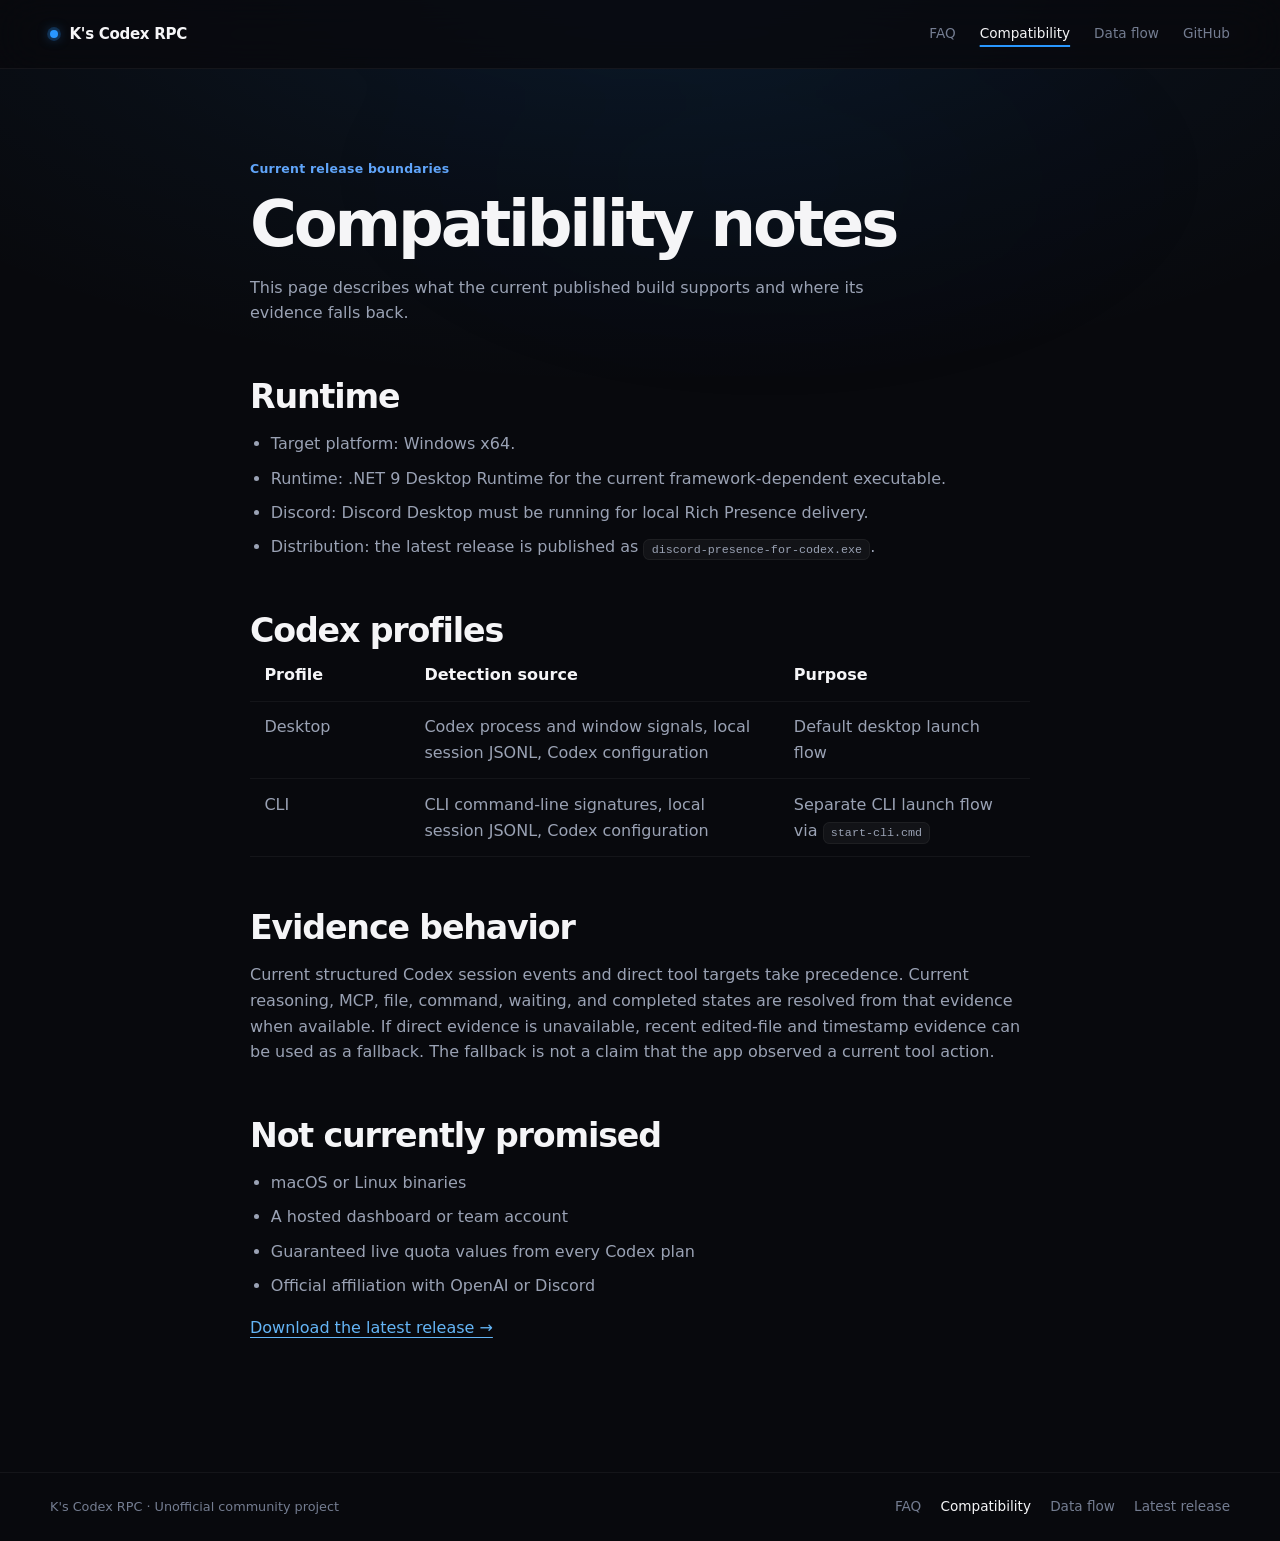
==== docs/compatibility.html @ 0167040e "Align docs site typography and prose layout Left-align subpage leads with their headings, keep subpa" ====
<!doctype html>
<html lang="en">
<head>
  <meta charset="utf-8">
  <meta name="viewport" content="width=device-width, initial-scale=1">
  <title>Compatibility | Codex Discord Rich Presence</title>
  <meta name="description" content="Current platform, profile, runtime, and evidence boundaries for Codex Discord Rich Presence.">
  <link rel="canonical" href="https://k153636.github.io/codex-discord-presence/compatibility.html">
  <link rel="icon" type="image/png" href="https://raw.githubusercontent.com/k153636/codex-discord-presence/main/Assets/RpcArt/rpc_codex.png">
  <link rel="stylesheet" href="styles.css">
</head>
<body>
  <header class="site-header">
    <div class="shell nav-row">
      <a class="brand" href="./"><span class="brand-mark" aria-hidden="true"></span><span>K's Codex RPC</span></a>
      <nav aria-label="Primary navigation">
        <a href="faq.html">FAQ</a>
        <a href="compatibility.html" aria-current="page">Compatibility</a>
        <a href="privacy.html">Data flow</a>
        <a href="https://github.com/k153636/codex-discord-presence">GitHub</a>
      </nav>
    </div>
  </header>

  <main class="shell section prose">
    <p class="eyebrow">Current release boundaries</p>
    <h1>Compatibility notes</h1>
    <p class="lead">This page describes what the current published build supports and where its evidence falls back.</p>

    <h2>Runtime</h2>
    <ul>
      <li>Target platform: Windows x64.</li>
      <li>Runtime: .NET 9 Desktop Runtime for the current framework-dependent executable.</li>
      <li>Discord: Discord Desktop must be running for local Rich Presence delivery.</li>
      <li>Distribution: the latest release is published as <code>discord-presence-for-codex.exe</code>.</li>
    </ul>

    <h2>Codex profiles</h2>
    <table>
      <thead>
        <tr><th>Profile</th><th>Detection source</th><th>Purpose</th></tr>
      </thead>
      <tbody>
        <tr><td data-label="Profile">Desktop</td><td data-label="Detection source">Codex process and window signals, local session JSONL, Codex configuration</td><td data-label="Purpose">Default desktop launch flow</td></tr>
        <tr><td data-label="Profile">CLI</td><td data-label="Detection source">CLI command-line signatures, local session JSONL, Codex configuration</td><td data-label="Purpose">Separate CLI launch flow via <code>start-cli.cmd</code></td></tr>
      </tbody>
    </table>

    <h2>Evidence behavior</h2>
    <p>Current structured Codex session events and direct tool targets take precedence. Current reasoning, MCP, file, command, waiting, and completed states are resolved from that evidence when available. If direct evidence is unavailable, recent edited-file and timestamp evidence can be used as a fallback. The fallback is not a claim that the app observed a current tool action.</p>

    <h2>Not currently promised</h2>
    <ul>
      <li>macOS or Linux binaries</li>
      <li>A hosted dashboard or team account</li>
      <li>Guaranteed live quota values from every Codex plan</li>
      <li>Official affiliation with OpenAI or Discord</li>
    </ul>

    <p><a href="https://github.com/k153636/codex-discord-presence/releases/latest">Download the latest release →</a></p>
  </main>

  <footer class="site-footer" data-motion="site-footer">
    <div class="shell footer-row">
      <span>K's Codex RPC · Unofficial community project</span>
      <nav class="footer-links" aria-label="Footer navigation">
        <a href="faq.html">FAQ</a>
        <a href="compatibility.html" aria-current="page">Compatibility</a>
        <a href="privacy.html">Data flow</a>
        <a href="https://github.com/k153636/codex-discord-presence/releases/latest">Latest release</a>
      </nav>
    </div>
  </footer>
  <script src="motion.js"></script>
</body>
</html>
---- docs/styles.css ----
:root {
  color-scheme: dark;
  --background: #08090d;
  --surface: #0f121a;
  --surface-strong: #161b26;
  --surface-elevated: #1e2536;
  --border: rgba(255, 255, 255, 0.09);
  --border-subtle: rgba(255, 255, 255, 0.05);
  --border-focus: rgba(41, 151, 255, 0.6);
  --text: #f5f5f7;
  --text-secondary: #9aa2b4;
  --muted: #747d91;
  --accent: #2997ff;
  --accent-strong: #64b5f6;
  --link-hover: #bfdbfe;
  --accent-ink: #051329;
  --eyebrow-accent: #60a5fa;
  --button-primary: #0071e3;
  --button-primary-hover: #0077ed;
  --button-primary-ink: #ffffff;
  --discord-card-bg: #18181a;
  --discord-card-text: #b5bac1;
  --discord-card-title: #f2f3f5;
  --discord-elapsed: #7ec191;
  --radius-sm: 0.4rem;
  --radius-card: 11px;
  --radius-pill: 980px;
  --font-text: -apple-system, BlinkMacSystemFont, "SF Pro Text", "Segoe UI Variable Text", "Segoe UI", ui-sans-serif, system-ui, sans-serif;
  --font-display: -apple-system, BlinkMacSystemFont, "SF Pro Display", "Segoe UI Variable Display", "Segoe UI", ui-sans-serif, system-ui, sans-serif;
  --max-width: 1180px;
  --motion-duration: 900ms;
  --motion-duration-short: 260ms;
  --motion-surface-duration: 640ms;
  --motion-ease: cubic-bezier(0.2, 0.8, 0.2, 1);
  --motion-ambient-ease: cubic-bezier(0.37, 0, 0.63, 1);
  --motion-reveal-duration: 1120ms;
  --motion-reveal-ease: cubic-bezier(0.2, 0.8, 0.2, 1);
  --motion-preview-entry-duration: 1800ms;
  --motion-float-duration: 15s;
  --motion-stage-duration: 17s;
  --motion-pulse-duration: 7.2s;
}

* {
  box-sizing: border-box;
}

html {
  scroll-behavior: smooth;
}

body {
  position: relative;
  isolation: isolate;
  margin: 0;
  background-color: var(--background);
  background-image:
    radial-gradient(1200px 560px at 50% -60px, rgba(41, 151, 255, 0.12) 0%, rgba(41, 151, 255, 0.035) 50%, transparent 80%);
  background-repeat: no-repeat;
  color: var(--text);
  font-family: var(--font-text);
  line-height: 1.6;
  -webkit-font-smoothing: antialiased;
  text-rendering: optimizeLegibility;
}

body::before {
  position: fixed;
  inset: -18vh -12vw;
  z-index: -1;
  background:
    radial-gradient(ellipse 72% 42% at 50% -8%, rgba(41, 151, 255, 0.08) 0%, transparent 72%),
    radial-gradient(ellipse 42% 28% at 58% 28%, rgba(0, 113, 227, 0.035) 0%, transparent 76%);
  content: "";
  filter: blur(18px);
  opacity: 0.72;
  pointer-events: none;
  transform: translate3d(0, 0, 0) scale(1.02);
}

::selection {
  background: var(--accent);
  color: var(--accent-ink);
}

a {
  color: var(--accent-strong);
  text-underline-offset: 0.25em;
  transition: color var(--motion-duration-short) var(--motion-ease), opacity var(--motion-duration-short) var(--motion-ease);
}

a:hover {
  color: var(--link-hover);
}

code {
  padding: 0.18rem 0.45rem;
  border: 1px solid var(--border-subtle);
  border-radius: var(--radius-sm);
  background: rgba(255, 255, 255, 0.045);
  font-size: 0.9em;
}

.shell {
  width: min(calc(100% - 3rem), var(--max-width));
  margin: 0 auto;
}

.site-header {
  position: sticky;
  top: 0;
  z-index: 10;
  border-bottom: 1px solid var(--border-subtle);
  background: rgba(8, 9, 13, 0.76);
  backdrop-filter: blur(24px);
  -webkit-backdrop-filter: blur(24px);
  transition: background-color var(--motion-surface-duration) var(--motion-ease), border-color var(--motion-surface-duration) var(--motion-ease), box-shadow var(--motion-surface-duration) var(--motion-ease);
}

.site-header.is-scrolled {
  border-bottom-color: var(--border);
  background: rgba(8, 9, 13, 0.94);
  box-shadow: 0 4px 24px rgba(0, 0, 0, 0.45);
}

.nav-row,
.footer-row {
  display: flex;
  align-items: center;
  justify-content: space-between;
  gap: 1rem;
  min-height: 4.25rem;
}

.brand {
  display: inline-flex;
  align-items: center;
  gap: 0.7rem;
  color: var(--text);
  font-size: 0.94rem;
  font-weight: 600;
  letter-spacing: -0.02em;
  text-decoration: none;
}

.brand-mark {
  display: inline-block;
  width: 0.52rem;
  height: 0.52rem;
  border-radius: 50%;
  background: var(--accent);
  box-shadow: 0 0 0 0.18rem rgba(41, 151, 255, 0.22), 0 0 12px rgba(41, 151, 255, 0.6);
  animation: signal-pulse var(--motion-pulse-duration) var(--motion-ambient-ease) infinite;
}

nav {
  display: flex;
  flex-wrap: wrap;
  gap: 1.5rem;
  font-size: 0.85rem;
  font-weight: 480;
}

nav a {
  color: var(--muted);
  text-decoration: none;
  transition: color var(--motion-duration-short) var(--motion-ease);
}

nav a:hover,
nav a[aria-current="page"] {
  color: var(--text);
}

.nav-row nav a[aria-current="page"] {
  text-decoration: underline;
  text-decoration-color: var(--accent);
  text-decoration-thickness: 2px;
  text-underline-offset: 0.55em;
}

.hero {
  padding: clamp(2.75rem, 5vw, 4rem) 0 2.25rem;
}

.hero-grid {
  display: grid;
  grid-template-columns: minmax(0, 1fr);
  justify-items: center;
  gap: clamp(2rem, 3.2vw, 3rem);
}

.hero-copy {
  width: min(100%, 740px);
  max-width: none;
  text-align: center;
}

.eyebrow {
  margin: 0 0 0.85rem;
  color: var(--eyebrow-accent);
  font-size: 0.78rem;
  font-weight: 600;
  letter-spacing: 0.02em;
}

h1,
h2,
h3 {
  margin: 0;
  font-family: var(--font-display);
  letter-spacing: -0.038em;
  text-wrap: balance;
}

p,
li {
  text-wrap: pretty;
}

h1 {
  max-width: 720px;
  margin-inline: auto;
  font-size: clamp(2.55rem, 5vw, 3.8rem);
  font-weight: 650;
  line-height: 1.03;
  letter-spacing: -0.05em;
  color: var(--text);
}

h2 {
  font-size: clamp(1.9rem, 3.8vw, 3rem);
  font-weight: 650;
  line-height: 1.12;
  color: var(--text);
}

h3 {
  font-size: 1.22rem;
  font-weight: 600;
}

.lead {
  max-width: 550px;
  margin: 1.15rem auto 0;
  color: var(--text-secondary);
  font-size: clamp(1rem, 1.2vw, 1.1rem);
  line-height: 1.55;
}

.actions {
  display: flex;
  flex-wrap: wrap;
  align-items: center;
  justify-content: center;
  gap: 0.9rem;
  margin-top: 1.45rem;
}

.button {
  display: inline-flex;
  align-items: center;
  justify-content: center;
  min-height: 2.7rem;
  padding: 0.62rem 1.45rem;
  border-radius: var(--radius-pill);
  font-size: 0.9rem;
  font-weight: 550;
  letter-spacing: -0.01em;
  text-decoration: none;
  transition: transform var(--motion-duration-short) var(--motion-ease), background var(--motion-duration-short) var(--motion-ease), border-color var(--motion-duration-short) var(--motion-ease), box-shadow var(--motion-duration-short) var(--motion-ease), opacity var(--motion-duration-short) var(--motion-ease);
}

.button:hover {
  transform: translateY(-1.5px);
}

.button:active {
  transform: translateY(0.5px) scale(0.985);
}

.button.primary {
  border: 1px solid rgba(255, 255, 255, 0.22);
  background: var(--button-primary);
  color: var(--button-primary-ink);
  box-shadow: 0 1px 2px rgba(0, 0, 0, 0.5), 0 4px 12px -2px rgba(0, 0, 0, 0.36), inset 0 1px 0 rgba(255, 255, 255, 0.3);
}

.button.primary:hover {
  background: var(--button-primary-hover);
  box-shadow: 0 2px 6px rgba(0, 0, 0, 0.45), 0 8px 16px -4px rgba(0, 0, 0, 0.35), inset 0 1px 0 rgba(255, 255, 255, 0.4);
}

.button.secondary {
  border: 1px solid rgba(255, 255, 255, 0.11);
  background: rgba(255, 255, 255, 0.045);
  color: var(--text);
  backdrop-filter: blur(16px);
  -webkit-backdrop-filter: blur(16px);
  box-shadow: 0 1px 3px rgba(0, 0, 0, 0.25), inset 0 1px 0 rgba(255, 255, 255, 0.09);
}

.button.secondary:hover {
  border-color: rgba(255, 255, 255, 0.22);
  background: rgba(255, 255, 255, 0.08);
  box-shadow: 0 3px 8px rgba(0, 0, 0, 0.3), inset 0 1px 0 rgba(255, 255, 255, 0.14);
}

.button:focus-visible,
a:focus-visible {
  outline: 2px solid var(--accent-strong);
  outline-offset: 2px;
}

.presence-figure {
  width: 100%;
  min-width: 0;
  margin: 0;
  padding: 0.25rem 0.5rem 0.75rem;
  border: 1px solid transparent;
  background: transparent;
}

.rpc-preview-frame {
  --rpc-preview-card-width: 360px;
  --rpc-preview-card-half: 180px;
  --rpc-preview-side-half: 158.4px;
  width: min(100%, 1160px);
  min-width: 360px;
  margin-inline: auto;
}

.rpc-preview-shell {
  --rpc-light-proximity: 0;
  position: relative;
  display: grid;
  justify-items: center;
  gap: 0;
  margin-bottom: 0;
}

.rpc-preview-shell::before {
  content: "";
  position: absolute;
  top: 50%;
  left: 50%;
  width: min(680px, 96vw);
  max-width: 100%;
  height: 320px;
  transform: translate(-50%, -50%);
  background: radial-gradient(ellipse 65% 58% at 50% 50%, rgba(41, 151, 255, 0.32) 0%, rgba(37, 99, 235, 0.20) 45%, rgba(18, 55, 150, 0.08) 70%, transparent 92%);
  filter: blur(48px);
  opacity: 0.95;
  pointer-events: none;
  z-index: 0;
}

.rpc-preview-shell::after {
  content: "";
  position: absolute;
  top: 50%;
  left: 50%;
  width: min(440px, 90vw);
  height: 190px;
  border-radius: 24px;
  background: radial-gradient(ellipse at center, rgba(64, 168, 255, 0.42) 0%, rgba(37, 99, 235, 0.22) 55%, transparent 80%);
  filter: blur(calc(26px - (var(--rpc-light-proximity) * 8px)));
  opacity: calc(0.78 + (var(--rpc-light-proximity) * 0.22));
  transform: translate(-50%, -50%) scale(calc(0.98 + (var(--rpc-light-proximity) * 0.06)));
  box-shadow: 0 0 calc(28px + (var(--rpc-light-proximity) * 52px)) rgba(64, 168, 255, calc(0.03 + (var(--rpc-light-proximity) * 0.17)));
  pointer-events: none;
  z-index: 0;
}

.rpc-preview-carousel {
  --rpc-preview-nav-center-shift: 0px;
  position: relative;
  width: 100%;
  min-width: 360px;
  touch-action: pan-y;
  z-index: 1;
}

.rpc-preview-viewport {
  position: relative;
  width: 100%;
  min-width: 360px;
  height: 148px;
  overflow: hidden;
  border-radius: 14px;
  -webkit-mask-image: linear-gradient(to right, transparent 0%, black 8%, black 92%, transparent 100%);
  mask-image: linear-gradient(to right, transparent 0%, black 8%, black 92%, transparent 100%);
}

.rpc-preview-track {
  --rpc-preview-side-scale: 0.88;
  --rpc-preview-active-scale: 1;
  --rpc-preview-far-scale: 0.78;
  --rpc-preview-rear-overlap: clamp(18px, 2.2vw, 26px);
  --rpc-preview-side-distance: calc(var(--rpc-preview-card-half) + var(--rpc-preview-side-half) - var(--rpc-preview-rear-overlap));
  --rpc-preview-far-distance: calc(var(--rpc-preview-side-distance) + var(--rpc-preview-card-width));
  --rpc-preview-slide-duration: 760ms;
  --rpc-preview-slide-ease: var(--motion-ease);
  position: relative;
  width: 100%;
  height: 148px;
}

.rpc-preview-card {
  position: absolute;
  top: 0;
  left: 50%;
  width: var(--rpc-preview-card-width);
  min-width: var(--rpc-preview-card-width);
  max-width: var(--rpc-preview-card-width);
  height: 148px;
  min-height: 148px;
  max-height: 148px;
  overflow: hidden;
  padding: 10px 10px 3px;
  border: 1px solid rgba(255, 255, 255, 0.09);
  border-radius: var(--radius-card);
  background: var(--discord-card-bg);
  box-shadow: 0 16px 36px rgba(0, 0, 0, 0.45);
  color: var(--discord-card-text);
  font-family: "gg sans", "Segoe UI Variable Text", "Segoe UI", ui-sans-serif, system-ui, sans-serif;
  backface-visibility: hidden;
  pointer-events: none;
  z-index: 3;
  opacity: 1;
  filter: none;
  transform-origin: center bottom;
  transition: transform var(--rpc-preview-slide-duration) var(--rpc-preview-slide-ease), filter var(--rpc-preview-slide-duration) var(--rpc-preview-slide-ease), opacity var(--rpc-preview-slide-duration) var(--rpc-preview-slide-ease), box-shadow var(--rpc-preview-slide-duration) var(--rpc-preview-slide-ease);
  will-change: transform, filter, opacity;
}

.rpc-preview-shell--initializing .rpc-preview-card {
  transition: none;
}

.rpc-preview-card--far-previous,
.rpc-preview-card--far-next {
  z-index: 0;
  opacity: 0;
  filter: blur(4px) saturate(0.72);
}

.rpc-preview-card--far-previous {
  transform: translateX(calc(-50% - var(--rpc-preview-far-distance))) scale(var(--rpc-preview-far-scale));
}

.rpc-preview-card--previous,
.rpc-preview-card--next {
  z-index: 1;
  opacity: 0.28;
  filter: blur(1.8px) saturate(0.82) brightness(0.88);
}

.rpc-preview-card--previous {
  transform: translateX(calc(-50% - var(--rpc-preview-side-distance))) scale(var(--rpc-preview-side-scale));
}

.rpc-preview-card--next {
  transform: translateX(calc(-50% + var(--rpc-preview-side-distance))) scale(var(--rpc-preview-side-scale));
}

.rpc-preview-card--active {
  z-index: 3;
  opacity: 1;
  filter: none;
  border-color: rgba(90, 175, 255, 0.28);
  box-shadow:
    0 24px 48px -12px rgba(0, 0, 0, 0.85),
    0 8px 20px -4px rgba(0, 0, 0, 0.5),
    0 0 20px -2px rgba(41, 151, 255, 0.24),
    inset 0 1px 0 rgba(255, 255, 255, 0.24);
  transform: translateX(-50%) scale(var(--rpc-preview-active-scale));
}

.rpc-preview-card--far-next {
  transform: translateX(calc(-50% + var(--rpc-preview-far-distance))) scale(var(--rpc-preview-far-scale));
}

.rpc-preview-nav {
  position: absolute;
  z-index: 4;
  top: calc(50% + var(--rpc-preview-nav-center-shift));
  display: grid;
  place-items: center;
  width: 2.35rem;
  height: 2.35rem;
  padding: 0;
  border: 1px solid rgba(255, 255, 255, 0.13);
  border-radius: 50%;
  background: rgba(20, 24, 34, 0.7);
  backdrop-filter: blur(20px);
  -webkit-backdrop-filter: blur(20px);
  box-shadow: 0 4px 14px rgba(0, 0, 0, 0.4), inset 0 1px 0 rgba(255, 255, 255, 0.12);
  color: var(--text);
  cursor: pointer;
  transform: translateY(-50%);
  transition: border-color var(--motion-duration-short) var(--motion-ease), background var(--motion-duration-short) var(--motion-ease), color var(--motion-duration-short) var(--motion-ease), transform var(--motion-duration-short) var(--motion-ease), box-shadow var(--motion-duration-short) var(--motion-ease);
}

.rpc-preview-nav--previous {
  left: calc(50% - 14.5rem);
}

.rpc-preview-nav--next {
  right: calc(50% - 14.5rem);
}

.rpc-preview-nav:hover {
  border-color: rgba(96, 165, 250, 0.45);
  background: rgba(28, 35, 48, 0.9);
  color: var(--accent-strong);
  box-shadow: 0 6px 20px rgba(0, 0, 0, 0.5), 0 0 20px rgba(41, 151, 255, 0.22);
  transform: translateY(-50%) scale(1.06);
}

.rpc-preview-nav:active {
  transform: translateY(-50%) scale(0.96);
}

.rpc-preview-nav:disabled:hover {
  transform: translateY(-50%);
}

.rpc-preview-nav:focus-visible {
  outline: 2px solid var(--accent-strong);
  outline-offset: 2px;
}

.rpc-preview-nav:disabled {
  cursor: wait;
  opacity: 0.4;
}

.rpc-preview-nav svg {
  width: 0.95rem;
  height: 0.95rem;
  fill: none;
  stroke: currentColor;
  stroke-linecap: round;
  stroke-linejoin: round;
  stroke-width: 2.2;
}

.rpc-preview-slide-status {
  position: absolute;
  width: 1px;
  height: 1px;
  padding: 0;
  overflow: hidden;
  clip: rect(0, 0, 0, 0);
  white-space: nowrap;
  border: 0;
}

.rpc-preview-header {
  display: flex;
  align-items: center;
  justify-content: space-between;
  height: 22px;
  font-size: 16px;
  font-weight: 700;
  line-height: 22px;
  color: var(--discord-card-title);
}

.rpc-preview-content {
  display: flex;
  align-items: flex-start;
  height: 90px;
  margin-top: 10px;
}

.rpc-preview-art {
  position: relative;
  flex: 0 0 81px;
  width: 81px;
  height: 81px;
  aspect-ratio: 1;
}

.rpc-preview-large {
  display: block;
  width: 100%;
  height: 100%;
  border-radius: var(--radius-card);
  object-fit: cover;
}

.rpc-preview-small {
  position: absolute;
  right: -4px;
  bottom: -4px;
  display: block;
  width: 32px;
  height: 32px;
  border: 3px solid var(--discord-card-bg);
  border-radius: 50%;
  object-fit: cover;
}

.rpc-preview-copy {
  display: grid;
  grid-template-rows: 24px 21px 21px 21px;
  align-content: start;
  min-width: 0;
  height: 90px;
  margin-left: 10px;
  padding-top: 0;
  overflow: hidden;
  font-size: 13px;
  line-height: 21px;
}

.rpc-preview-copy strong,
.rpc-preview-copy > span {
  display: block;
  overflow: hidden;
  white-space: nowrap;
  text-overflow: ellipsis;
}

.rpc-preview-copy > span.rpc-preview-card-state--wrapped {
  height: 26px;
  max-height: 26px;
  line-height: 13px;
  white-space: pre-line;
  text-overflow: clip;
}

.rpc-preview-copy strong {
  font-size: 18px;
  font-weight: 700;
  line-height: 24px;
  color: var(--discord-card-title);
}

.rpc-preview-elapsed {
  display: flex !important;
  align-items: center;
  gap: 0.4rem;
  color: var(--discord-elapsed);
  line-height: 21px;
  height: 21px;
}

.rpc-preview-elapsed img {
  flex: 0 0 auto;
  width: 18px;
  height: 18px;
  display: block;
}

.section {
  padding: clamp(4rem, 7vw, 6.5rem) 0;
}

.origin {
  display: grid;
  grid-template-columns: max-content minmax(0, 1fr);
  align-items: start;
  gap: clamp(2.5rem, 5vw, 4.5rem);
  padding: clamp(2.75rem, 4.5vw, 4rem) 0;
  border-bottom: 1px solid var(--border-subtle);
}

.origin-copy {
  max-width: 720px;
  min-width: 0;
}

.origin-copy h2 {
  max-width: 700px;
  font-size: clamp(2rem, 3.4vw, 2.8rem);
}

.origin-copy p {
  max-width: 680px;
  margin: 1.1rem 0 0;
  color: var(--text-secondary);
  font-size: clamp(1rem, 1.25vw, 1.08rem);
  line-height: 1.68;
}

.origin .eyebrow {
  font-size: 0.78rem;
  font-weight: 600;
  letter-spacing: 0.02em;
}

.install-line {
  display: grid;
  grid-template-columns: minmax(220px, 0.9fr) minmax(300px, 1.1fr) auto;
  align-items: end;
  gap: 2rem;
  padding: 2.75rem 0;
}

.install-intro .eyebrow {
  margin-bottom: 0.65rem;
}

.install-intro h2 {
  font-size: clamp(1.6rem, 3vw, 2.4rem);
  letter-spacing: -0.04em;
}

.install-requirements {
  display: flex;
  flex-wrap: wrap;
  gap: 0.6rem 1rem;
  align-items: center;
  margin: 0;
  color: var(--text-secondary);
  font-size: 0.84rem;
}

.install-requirements span + span::before {
  margin-right: 1rem;
  color: var(--border-subtle);
  content: "·";
}

.prose {
  max-width: 780px;
}

.prose h1 {
  max-width: 780px;
  font-size: clamp(2.8rem, 5vw, 4.5rem);
}

.prose h2 {
  margin-top: 3.25rem;
  font-size: clamp(1.5rem, 2.6vw, 2.2rem);
  letter-spacing: -0.035em;
}

.prose p,
.prose li {
  color: var(--text-secondary);
}

.prose {
  padding-bottom: clamp(3rem, 5vw, 4.5rem);
}

.prose > .lead {
  max-width: 620px;
  margin: 1.15rem 0 2.5rem;
}

.prose .eyebrow {
  color: var(--eyebrow-accent);
}

.prose ul {
  padding-left: 1.3rem;
}

.prose li + li {
  margin-top: 0.55rem;
}

table {
  display: block;
  width: 100%;
  overflow-x: auto;
  border-collapse: collapse;
  color: var(--text-secondary);
}

th,
td {
  min-width: 10rem;
  padding: 0.8rem 0.9rem;
  border-bottom: 1px solid var(--border-subtle);
  text-align: left;
  vertical-align: top;
}

th {
  color: var(--text);
  font-weight: 600;
}

table td::before {
  display: none;
}

.site-footer {
  margin-top: 3.25rem;
  border-top: 1px solid var(--border-subtle);
  color: var(--muted);
  font-size: 0.8rem;
}

.footer-links {
  justify-content: flex-end;
  gap: 1.2rem;
}

html.motion-enhanced [data-motion],
html.motion-enhanced .prose > * {
  opacity: 0;
  transform: translate3d(0, 1.25rem, 0);
  transition: opacity var(--motion-duration) var(--motion-ease) var(--motion-delay, 0ms), transform var(--motion-duration) var(--motion-ease) var(--motion-delay, 0ms);
  will-change: opacity, transform;
}

html.motion-enhanced [data-motion="hero-copy"] {
  transform: translate3d(0, 0.75rem, 0);
}

html.motion-enhanced [data-motion="presence-figure"] {
  transform: translate3d(0, 1rem, 0);
}

html.motion-enhanced [data-motion="origin-label"] {
  transform: translate3d(-0.75rem, 0, 0);
}

html.motion-enhanced [data-motion].is-visible,
html.motion-enhanced .prose > *.is-visible {
  opacity: 1;
  transform: translate3d(0, 0, 0);
  will-change: auto;
}

@keyframes hero-reveal {
  from {
    opacity: 0;
    transform: translateY(0.8rem);
  }

  to {
    opacity: 1;
    transform: translateY(0);
  }
}

@keyframes presence-float {
  0%,
  100% {
    transform: translate3d(0, 0, 0);
  }

  24% {
    transform: translate3d(0, -1px, 0);
  }

  52% {
    transform: translate3d(0, -3px, 0);
  }

  78% {
    transform: translate3d(0, -1.25px, 0);
  }
}

@keyframes stage-glow {
  0%,
  100% {
    opacity: 0.78;
    transform: translate(-50%, -50%) scale(0.98);
  }

  50% {
    opacity: 1;
    transform: translate(-50%, -50%) scale(1.02);
  }
}

@keyframes stage-glow-reactive {
  0%,
  100% {
    opacity: calc(0.78 + (var(--rpc-light-proximity) * 0.22));
    transform: translate(-50%, -50%) scale(calc(0.98 + (var(--rpc-light-proximity) * 0.06)));
  }

  50% {
    opacity: calc(0.88 + (var(--rpc-light-proximity) * 0.12));
    transform: translate(-50%, -50%) scale(calc(1 + (var(--rpc-light-proximity) * 0.06)));
  }
}

@keyframes signal-pulse {
  0%,
  100% {
    box-shadow: 0 0 0 0.16rem rgba(41, 151, 255, 0.22), 0 0 8px rgba(41, 151, 255, 0.45);
    transform: scale(1);
  }

  50% {
    box-shadow: 0 0 0 0.28rem rgba(41, 151, 255, 0.05), 0 0 12px rgba(41, 151, 255, 0.62);
    transform: scale(1.04);
  }
}

@keyframes ambient-drift {
  0%,
  100% {
    opacity: 0.62;
    transform: translate3d(-1.5%, -0.75%, 0) scale(1.02);
  }

  50% {
    opacity: 0.82;
    transform: translate3d(1.5%, 1.25%, 0) scale(1.06);
  }
}

html:not(.motion-enhanced) .hero-copy {
  animation: hero-reveal var(--motion-reveal-duration) var(--motion-reveal-ease) both;
}

html.motion-enhanced [data-motion="hero-copy"],
html.motion-enhanced [data-motion="presence-figure"] {
  transition-duration: var(--motion-reveal-duration);
  transition-timing-function: var(--motion-reveal-ease);
}

html.motion-enhanced [data-motion="presence-figure"] {
  transition-duration: var(--motion-preview-entry-duration);
}

.rpc-preview-shell {
  animation: presence-float var(--motion-float-duration) var(--motion-ambient-ease) 1.2s infinite;
  will-change: transform;
}

.rpc-preview-shell::before {
  animation: stage-glow var(--motion-stage-duration) var(--motion-ambient-ease) 1.2s infinite;
  will-change: opacity, transform;
}

.rpc-preview-shell::after {
  animation: stage-glow-reactive var(--motion-stage-duration) var(--motion-ambient-ease) 1.2s infinite;
  will-change: opacity, transform, filter, box-shadow;
}

body::before {
  animation: ambient-drift 28s var(--motion-ambient-ease) infinite;
  will-change: opacity, transform;
}

@media (max-width: 900px) {
  h1 {
    font-size: clamp(2.2rem, 6vw, 3.2rem);
  }

  .install-line {
    grid-template-columns: 1fr auto;
  }

  .install-requirements {
    grid-column: 1 / -1;
    grid-row: 2;
  }
}

@media (max-width: 760px) {
  .shell {
    width: min(calc(100% - 2.5rem), var(--max-width));
  }

  .nav-row,
  .footer-row {
    align-items: stretch;
    flex-direction: column;
    gap: 0.6rem;
    padding: 0.85rem 0 1rem;
  }

  .nav-row nav {
    width: 100%;
    justify-content: flex-start;
    gap: 0.35rem 0.55rem;
    font-size: 0.82rem;
  }

  .nav-row nav a {
    display: inline-flex;
    align-items: center;
    justify-content: center;
    min-width: 0;
    min-height: 2.75rem;
    padding: 0.35rem 0.25rem;
    flex: 1 1 auto;
    white-space: nowrap;
  }

  .footer-row {
    gap: 0.9rem;
  }

  .footer-links {
    width: 100%;
    justify-content: flex-start;
    gap: 0.35rem 0.8rem;
  }

  .footer-links a {
    display: inline-flex;
    align-items: center;
    min-height: 2.75rem;
  }

  .hero {
    padding: clamp(2.875rem, 7vw, 3.5rem) 0 2.75rem;
  }

  .hero-grid {
    gap: clamp(2.75rem, 8vw, 3.5rem);
  }

  .origin {
    grid-template-columns: 1fr;
    gap: 0;
  }

  .install-line {
    grid-template-columns: 1fr;
    align-items: start;
    gap: 1.75rem;
  }

  .install-requirements {
    grid-column: auto;
    grid-row: auto;
  }

  .install-line .button {
    width: max-content;
  }

  .presence-figure {
    padding: 0.75rem 0 1.25rem;
    overflow-x: visible;
  }

  .rpc-preview-frame {
    --rpc-preview-card-width: clamp(300px, calc(var(--rpc-preview-viewport-width, 100vw) - 4rem), 360px);
    --rpc-preview-card-half: clamp(105px, calc(35vw - 22.4px), 126px);
    --rpc-preview-side-half: clamp(92.4px, calc(30.8vw - 19.712px), 110.88px);
    width: 100%;
    min-width: var(--rpc-preview-card-width);
    max-width: none;
    margin-inline: auto;
  }

  .rpc-preview-carousel,
  .rpc-preview-viewport {
    min-width: 0;
  }

  .rpc-preview-carousel {
    --rpc-preview-nav-center-shift: 22.2px;
  }

  .rpc-preview-track {
    --rpc-preview-side-scale: 0.616;
    --rpc-preview-active-scale: 0.7;
    --rpc-preview-far-scale: 0.546;
  }

  .rpc-preview-nav {
    width: 2.75rem;
    height: 2.75rem;
    border-color: transparent;
    background: transparent;
    box-shadow: none;
    backdrop-filter: none;
    -webkit-backdrop-filter: none;
    color: #e7f2ff;
  }

  .rpc-preview-nav::before {
    position: absolute;
    top: 50%;
    left: 50%;
    width: clamp(2rem, 9vw, 2.5rem);
    height: clamp(2rem, 9vw, 2.5rem);
    border: 1px solid rgba(126, 193, 255, 0.26);
    border-radius: 50%;
    background: rgba(14, 24, 38, 0.9);
    box-shadow:
      0 8px 20px rgba(0, 0, 0, 0.42),
      0 0 0 1px rgba(41, 151, 255, 0.06),
      inset 0 1px 0 rgba(255, 255, 255, 0.14);
    content: "";
    pointer-events: none;
    transform: translate(-50%, -50%);
    transition: border-color var(--motion-duration-short) var(--motion-ease), background var(--motion-duration-short) var(--motion-ease), box-shadow var(--motion-duration-short) var(--motion-ease);
    backdrop-filter: blur(20px);
    -webkit-backdrop-filter: blur(20px);
  }

  .rpc-preview-nav svg {
    position: relative;
    z-index: 1;
    width: 1rem;
    height: 1rem;
    stroke-width: 2.35;
  }

  .rpc-preview-nav:hover {
    border-color: transparent;
    background: transparent;
    box-shadow: none;
  }

  .rpc-preview-nav:not(:disabled):hover {
    color: #bfe3ff;
  }

  .rpc-preview-nav:not(:disabled):hover::before {
    border-color: rgba(96, 165, 250, 0.62);
    background: rgba(24, 43, 66, 0.96);
    box-shadow:
      0 10px 24px rgba(0, 0, 0, 0.46),
      0 0 22px rgba(41, 151, 255, 0.26),
      inset 0 1px 0 rgba(255, 255, 255, 0.18);
  }

  .rpc-preview-nav--previous {
    left: calc(50% - 13.5rem);
  }

  .rpc-preview-nav--next {
    right: calc(50% - 13.5rem);
  }

  .section {
    padding: clamp(4.5rem, 12vw, 6rem) 0;
  }

  .prose h2 {
    margin-top: clamp(2.75rem, 8vw, 3.5rem);
  }

  .prose > .lead {
    margin-bottom: clamp(2.25rem, 7vw, 3rem);
  }

  table {
    overflow: visible;
  }

  table thead {
    position: absolute;
    width: 1px;
    height: 1px;
    margin: -1px;
    overflow: hidden;
    clip: rect(0 0 0 0);
    clip-path: inset(50%);
    white-space: nowrap;
  }

  table tbody,
  table tr {
    display: block;
  }

  table tr {
    padding: 0.95rem 0;
    border-bottom: 1px solid var(--border-subtle);
  }

  table td {
    display: grid;
    grid-template-columns: minmax(7rem, 31%) minmax(0, 1fr);
    gap: 1rem;
    min-width: 0;
    padding: 0.45rem 0;
    border-bottom: 0;
    overflow-wrap: anywhere;
  }

  table td::before {
    display: block;
    color: var(--muted);
    font-size: 0.78rem;
    font-weight: 600;
    letter-spacing: 0.01em;
  }

  table td[data-label]::before {
    content: attr(data-label);
  }
}

@media (max-width: 480px) {
  .actions {
    align-items: stretch;
    flex-direction: column;
    width: min(100%, 12.5rem);
    margin-inline: auto;
    gap: 0.75rem;
  }

  .actions .button {
    width: 100%;
  }

  .rpc-preview-frame {
    --rpc-preview-card-width: min(360px, calc(var(--rpc-preview-viewport-width, 100vw) - 2rem));
    --rpc-preview-card-half: calc(var(--rpc-preview-card-width) * 0.35);
    --rpc-preview-side-half: calc(var(--rpc-preview-card-width) * 0.308);
    width: min(100%, var(--rpc-preview-card-width));
    min-width: 0;
    max-width: 100%;
  }

  .rpc-preview-carousel,
  .rpc-preview-viewport {
    width: 100%;
    min-width: 0;
  }

  .rpc-preview-carousel {
    --rpc-preview-nav-center-shift: 22.2px;
    display: block;
  }

  .rpc-preview-nav {
    position: absolute;
    transform: translateY(-50%);
  }

  .rpc-preview-nav--previous {
    left: 0;
  }

  .rpc-preview-nav--next {
    right: 0;
  }

  .rpc-preview-frame {
    margin-inline: auto;
  }

  .presence-figure {
    scrollbar-width: none;
  }

  .presence-figure::-webkit-scrollbar {
    display: none;
  }

  .rpc-preview-shell::before {
    width: 100%;
    max-width: var(--rpc-preview-card-width);
  }

  .rpc-preview-viewport {
    -webkit-mask-image: linear-gradient(to right, transparent 0%, black 3%, black 97%, transparent 100%);
    mask-image: linear-gradient(to right, transparent 0%, black 3%, black 97%, transparent 100%);
  }

  .rpc-preview-nav--previous {
    left: 0;
  }

  .rpc-preview-nav--next {
    right: 0;
  }
}

@media (max-width: 360px) {
  .nav-row {
    gap: 0.4rem;
    padding-block: 0.65rem 0.8rem;
  }

  .nav-row nav {
    display: grid;
    grid-template-columns: repeat(2, minmax(0, 1fr));
    gap: 0.2rem 0.35rem;
    font-size: 0.8rem;
  }

  .nav-row nav a {
    width: 100%;
  }

  .presence-figure {
    width: calc(100% + 2rem);
    margin-left: -1rem;
    justify-self: start;
    overflow-x: visible;
  }

  .rpc-preview-frame {
    margin-inline: auto;
  }

}
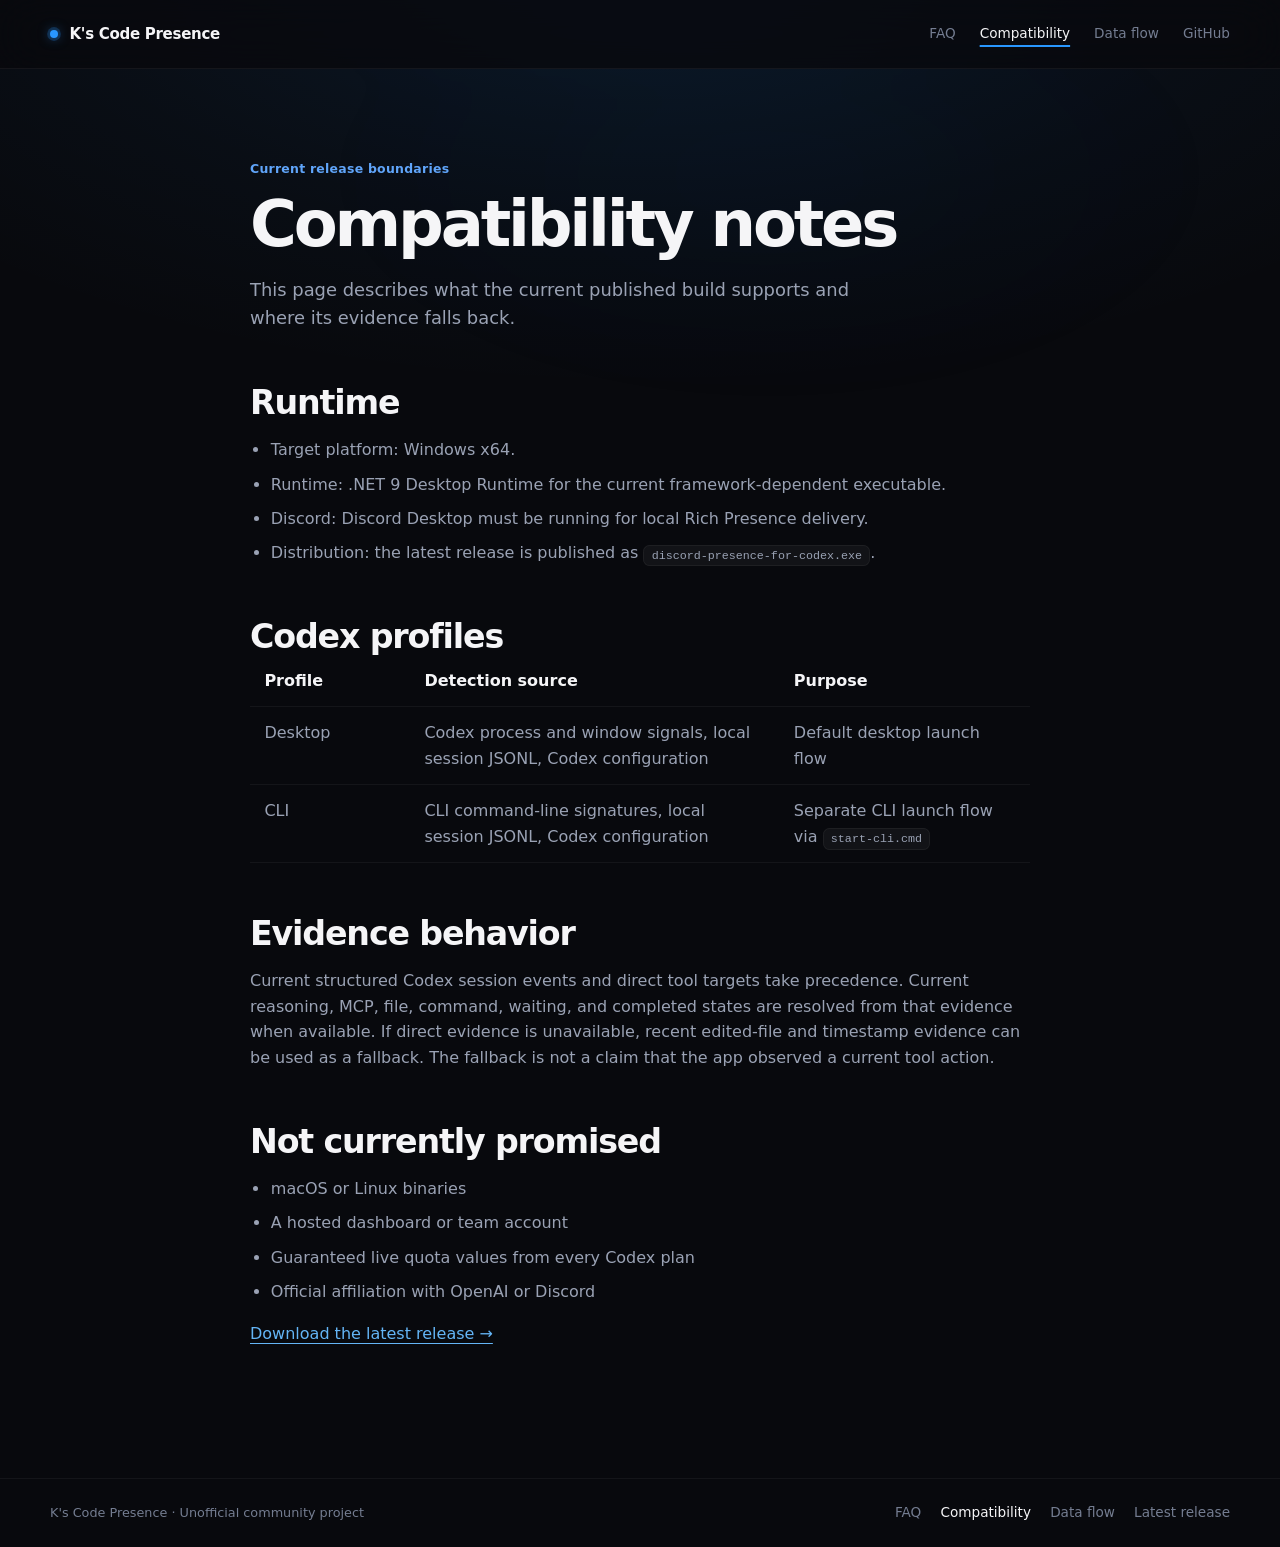
==== commit 571c8b88: "Merge remote-tracking branch 'origin/main' into claude/dreamy-dirac-pg2ghj # Conflicts: #	docs/compa" ====
--- a/docs/compatibility.html
+++ b/docs/compatibility.html
@@ -3,8 +3,8 @@
 <head>
   <meta charset="utf-8">
   <meta name="viewport" content="width=device-width, initial-scale=1">
-  <title>Compatibility | Codex Discord Rich Presence</title>
-  <meta name="description" content="Current platform, profile, runtime, and evidence boundaries for Codex Discord Rich Presence.">
+  <title>K's Code Presence compatibility | Codex Discord Rich Presence</title>
+  <meta name="description" content="Current platform, profile, runtime, and evidence boundaries for K's Code Presence and its Codex Discord Rich Presence integration.">
   <link rel="canonical" href="https://k153636.github.io/codex-discord-presence/compatibility.html">
   <link rel="icon" type="image/png" href="https://raw.githubusercontent.com/k153636/codex-discord-presence/main/Assets/RpcArt/rpc_codex.png">
   <link rel="stylesheet" href="styles.css">
@@ -12,7 +12,7 @@
 <body>
   <header class="site-header">
     <div class="shell nav-row">
-      <a class="brand" href="./"><span class="brand-mark" aria-hidden="true"></span><span>K's Codex RPC</span></a>
+      <a class="brand" href="./"><span class="brand-mark" aria-hidden="true"></span><span>K's Code Presence</span></a>
       <nav aria-label="Primary navigation">
         <a href="faq.html">FAQ</a>
         <a href="compatibility.html" aria-current="page">Compatibility</a>
@@ -62,7 +62,7 @@
 
   <footer class="site-footer" data-motion="site-footer">
     <div class="shell footer-row">
-      <span>K's Codex RPC · Unofficial community project</span>
+      <span>K's Code Presence · Unofficial community project</span>
       <nav class="footer-links" aria-label="Footer navigation">
         <a href="faq.html">FAQ</a>
         <a href="compatibility.html" aria-current="page">Compatibility</a>
--- a/docs/styles.css
+++ b/docs/styles.css
@@ -24,7 +24,10 @@
   --discord-elapsed: #7ec191;
   --radius-sm: 0.4rem;
   --radius-card: 11px;
+  --radius-lg: 28px;
   --radius-pill: 980px;
+  --gradient-accent: linear-gradient(120deg, #9bd2ff 0%, #2997ff 48%, #7c8cff 100%);
+  --grid-line: rgba(255, 255, 255, 0.045);
   --font-text: -apple-system, BlinkMacSystemFont, "SF Pro Text", "Segoe UI Variable Text", "Segoe UI", ui-sans-serif, system-ui, sans-serif;
   --font-display: -apple-system, BlinkMacSystemFont, "SF Pro Display", "Segoe UI Variable Display", "Segoe UI", ui-sans-serif, system-ui, sans-serif;
   --max-width: 1180px;
@@ -95,6 +98,7 @@
 
 code {
   padding: 0.18rem 0.45rem;
+  white-space: nowrap;
   border: 1px solid var(--border-subtle);
   border-radius: var(--radius-sm);
   background: rgba(255, 255, 255, 0.045);
@@ -180,7 +184,67 @@
 }
 
 .hero {
-  padding: clamp(2.75rem, 5vw, 4rem) 0 2.25rem;
+  position: relative;
+  padding: clamp(3.5rem, 7vw, 6rem) 0 clamp(2.5rem, 4vw, 3.5rem);
+}
+
+.hero::before {
+  position: absolute;
+  inset: 0;
+  z-index: -1;
+  background-image:
+    linear-gradient(var(--grid-line) 1px, transparent 1px),
+    linear-gradient(90deg, var(--grid-line) 1px, transparent 1px);
+  background-size: 56px 56px;
+  background-position: center top;
+  content: "";
+  -webkit-mask-image: radial-gradient(ellipse 60% 55% at 50% 30%, black 0%, transparent 75%);
+  mask-image: radial-gradient(ellipse 60% 55% at 50% 30%, black 0%, transparent 75%);
+  pointer-events: none;
+}
+
+.hero-badge {
+  display: inline-flex;
+  align-items: center;
+  gap: 0.55rem;
+  margin: 0 0 0.5rem;
+  padding: 0.35rem 0.9rem 0.35rem 0.75rem;
+  border: 1px solid rgba(96, 165, 250, 0.28);
+  border-radius: var(--radius-pill);
+  background: rgba(41, 151, 255, 0.08);
+  color: #cfe6ff;
+  font-size: 0.8rem;
+  font-weight: 550;
+  letter-spacing: 0.01em;
+  box-shadow: 0 0 24px -6px rgba(41, 151, 255, 0.45), inset 0 1px 0 rgba(255, 255, 255, 0.08);
+}
+
+.hero-badge-note {
+  margin: 0 0 1.5rem;
+  color: var(--muted);
+  font-size: 0.75rem;
+  font-weight: 500;
+  letter-spacing: 0.02em;
+}
+
+.hero-badge-dot {
+  width: 0.45rem;
+  height: 0.45rem;
+  border-radius: 50%;
+  background: #3ba55d;
+  box-shadow: 0 0 0 0.18rem rgba(59, 165, 93, 0.22), 0 0 10px rgba(59, 165, 93, 0.7);
+}
+
+.hero-copy .lead {
+  max-width: 640px;
+}
+
+.text-gradient {
+  background: var(--gradient-accent);
+  -webkit-background-clip: text;
+  background-clip: text;
+  color: transparent;
+  -webkit-text-fill-color: transparent;
 }
 
 .hero-grid {
@@ -191,7 +255,7 @@
 }
 
 .hero-copy {
-  width: min(100%, 740px);
+  width: min(100%, 920px);
   max-width: none;
   text-align: center;
 }
@@ -219,9 +283,9 @@
 }
 
 h1 {
-  max-width: 720px;
+  max-width: 900px;
   margin-inline: auto;
-  font-size: clamp(2.55rem, 5vw, 3.8rem);
+  font-size: clamp(2.55rem, 6.4vw, 5.25rem);
   font-weight: 650;
   line-height: 1.03;
   letter-spacing: -0.05em;
@@ -244,7 +308,7 @@
   max-width: 550px;
   margin: 1.15rem auto 0;
   color: var(--text-secondary);
-  font-size: clamp(1rem, 1.2vw, 1.1rem);
+  font-size: clamp(1rem, 1.4vw, 1.25rem);
   line-height: 1.55;
 }
 
@@ -317,8 +381,6 @@
   min-width: 0;
   margin: 0;
   padding: 0.25rem 0.5rem 0.75rem;
-  border: 1px solid transparent;
-  background: transparent;
 }
 
 .rpc-preview-frame {
@@ -659,13 +721,114 @@
   padding: clamp(4rem, 7vw, 6.5rem) 0;
 }
 
+.features {
+  padding-top: clamp(4rem, 7vw, 6rem);
+}
+
+.section-intro {
+  max-width: 720px;
+  margin: 0 auto clamp(2.5rem, 4vw, 3.5rem);
+  text-align: center;
+}
+
+.section-intro h2 {
+  font-size: clamp(2rem, 4vw, 3rem);
+}
+
+.section-lead {
+  max-width: 600px;
+  margin: 1.1rem auto 0;
+  color: var(--text-secondary);
+  font-size: clamp(1rem, 1.25vw, 1.1rem);
+  line-height: 1.6;
+}
+
+.feature-grid {
+  display: grid;
+  grid-template-columns: repeat(4, minmax(0, 1fr));
+  gap: 1rem;
+}
+
+.feature-card {
+  position: relative;
+  display: flex;
+  flex-direction: column;
+  min-width: 0;
+  padding: 1.25rem 1.25rem 1.5rem;
+  border: 1px solid var(--border);
+  border-radius: 20px;
+  background: linear-gradient(180deg, rgba(255, 255, 255, 0.045) 0%, rgba(255, 255, 255, 0.015) 100%);
+  box-shadow: inset 0 1px 0 rgba(255, 255, 255, 0.06);
+  transition: border-color var(--motion-duration-short) var(--motion-ease), transform var(--motion-duration-short) var(--motion-ease), box-shadow var(--motion-duration-short) var(--motion-ease);
+}
+
+.feature-card:hover {
+  border-color: rgba(96, 165, 250, 0.35);
+  box-shadow: 0 18px 40px -24px rgba(41, 151, 255, 0.55), inset 0 1px 0 rgba(255, 255, 255, 0.08);
+}
+
+.feature-visual {
+  display: flex;
+  align-items: center;
+  gap: 0.75rem;
+  min-width: 0;
+  margin-bottom: 1.25rem;
+  padding: 0.7rem;
+  border: 1px solid rgba(255, 255, 255, 0.07);
+  border-radius: 14px;
+  background: var(--discord-card-bg);
+  font-family: "gg sans", "Segoe UI Variable Text", "Segoe UI", ui-sans-serif, system-ui, sans-serif;
+}
+
+.feature-visual img {
+  flex: 0 0 44px;
+  width: 44px;
+  height: 44px;
+  border-radius: 9px;
+  object-fit: cover;
+}
+
+.feature-visual-copy {
+  display: grid;
+  min-width: 0;
+  line-height: 1.35;
+}
+
+.feature-visual-label {
+  color: var(--discord-card-title);
+  font-size: 0.8rem;
+  font-weight: 700;
+}
+
+.feature-visual-line {
+  color: var(--discord-card-text);
+  font-size: 0.8rem;
+  overflow-wrap: anywhere;
+}
+
+.feature-visual-party {
+  color: var(--muted);
+}
+
+.feature-card h3 {
+  margin-bottom: 0.45rem;
+  font-size: 1.1rem;
+  letter-spacing: -0.02em;
+}
+
+.feature-card p {
+  margin: 0;
+  color: var(--text-secondary);
+  font-size: 0.92rem;
+  line-height: 1.55;
+}
+
 .origin {
   display: grid;
-  grid-template-columns: max-content minmax(0, 1fr);
-  align-items: start;
+  grid-template-columns: minmax(0, 1.1fr) minmax(0, 0.9fr);
+  align-items: center;
   gap: clamp(2.5rem, 5vw, 4.5rem);
   padding: clamp(2.75rem, 4.5vw, 4rem) 0;
-  border-bottom: 1px solid var(--border-subtle);
 }
 
 .origin-copy {
@@ -678,7 +841,7 @@
   font-size: clamp(2rem, 3.4vw, 2.8rem);
 }
 
-.origin-copy p {
+.origin-copy h2 + p {
   max-width: 680px;
   margin: 1.1rem 0 0;
   color: var(--text-secondary);
@@ -686,6 +849,100 @@
   line-height: 1.68;
 }
 
+.origin-compare {
+  display: grid;
+  gap: 0.75rem;
+  padding: clamp(1.25rem, 2.5vw, 1.75rem);
+  border: 1px solid var(--border);
+  border-radius: var(--radius-lg);
+  background:
+    radial-gradient(ellipse 80% 60% at 50% 100%, rgba(41, 151, 255, 0.14) 0%, transparent 70%),
+    linear-gradient(180deg, rgba(255, 255, 255, 0.035) 0%, rgba(255, 255, 255, 0.01) 100%);
+  box-shadow: inset 0 1px 0 rgba(255, 255, 255, 0.06);
+}
+
+.compare-row {
+  display: grid;
+  gap: 0.5rem;
+}
+
+.compare-label {
+  color: var(--muted);
+  font-size: 0.78rem;
+  font-weight: 600;
+  letter-spacing: 0.02em;
+  text-align: center;
+}
+
+.compare-row--live .compare-label {
+  color: var(--eyebrow-accent);
+}
+
+.compare-card {
+  display: flex;
+  align-items: center;
+  gap: 0.85rem;
+  justify-self: center;
+  width: min(100%, 19rem);
+  min-width: 0;
+  text-align: left;
+  padding: 0.8rem;
+  border: 1px solid rgba(255, 255, 255, 0.08);
+  border-radius: 14px;
+  background: var(--discord-card-bg);
+  font-family: "gg sans", "Segoe UI Variable Text", "Segoe UI", ui-sans-serif, system-ui, sans-serif;
+}
+
+.compare-card img {
+  flex: 0 0 52px;
+  width: 52px;
+  height: 52px;
+  border-radius: 10px;
+  object-fit: cover;
+}
+
+.compare-copy {
+  display: grid;
+  min-width: 0;
+  line-height: 1.35;
+}
+
+.compare-copy strong {
+  color: var(--discord-card-title);
+  font-size: 0.95rem;
+}
+
+.compare-copy span {
+  color: var(--discord-card-text);
+  font-size: 0.85rem;
+}
+
+.compare-row--generic .compare-card {
+  opacity: 0.55;
+  filter: saturate(0.2);
+}
+
+.compare-row--live .compare-card {
+  border-color: rgba(90, 175, 255, 0.4);
+  box-shadow: 0 0 0 1px rgba(41, 151, 255, 0.12), 0 12px 32px -12px rgba(41, 151, 255, 0.55);
+}
+
+.compare-arrow {
+  display: grid;
+  place-items: center;
+  color: var(--accent);
+}
+
+.compare-arrow svg {
+  width: 1.25rem;
+  height: 1.25rem;
+  fill: none;
+  stroke: currentColor;
+  stroke-linecap: round;
+  stroke-linejoin: round;
+  stroke-width: 2;
+}
+
 .origin .eyebrow {
   font-size: 0.78rem;
   font-weight: 600;
@@ -693,11 +950,25 @@
 }
 
 .install-line {
-  display: grid;
-  grid-template-columns: minmax(220px, 0.9fr) minmax(300px, 1.1fr) auto;
-  align-items: end;
-  gap: 2rem;
-  padding: 2.75rem 0;
+  display: flex;
+  flex-direction: column;
+  align-items: center;
+  gap: 1.5rem;
+  margin-block: clamp(2rem, 4vw, 3rem) clamp(1rem, 3vw, 2rem);
+  padding: clamp(2.75rem, 6vw, 4.5rem) clamp(1.25rem, 4vw, 3rem);
+  border: 1px solid rgba(96, 165, 250, 0.24);
+  border-radius: var(--radius-lg);
+  background:
+    radial-gradient(ellipse 70% 90% at 50% 0%, rgba(41, 151, 255, 0.24) 0%, rgba(41, 151, 255, 0.06) 45%, transparent 75%),
+    linear-gradient(180deg, rgba(255, 255, 255, 0.04) 0%, rgba(255, 255, 255, 0.01) 100%);
+  box-shadow: 0 40px 90px -45px rgba(41, 151, 255, 0.5), inset 0 1px 0 rgba(255, 255, 255, 0.09);
+  text-align: center;
+}
+
+.install-line .button {
+  min-height: 3.1rem;
+  padding: 0.75rem 2rem;
+  font-size: 1rem;
 }
 
 .install-intro .eyebrow {
@@ -705,24 +976,30 @@
 }
 
 .install-intro h2 {
-  font-size: clamp(1.6rem, 3vw, 2.4rem);
+  font-size: clamp(2rem, 4.5vw, 3.25rem);
   letter-spacing: -0.04em;
 }
 
 .install-requirements {
   display: flex;
   flex-wrap: wrap;
-  gap: 0.6rem 1rem;
+  justify-content: center;
+  gap: 0.5rem;
   align-items: center;
   margin: 0;
   color: var(--text-secondary);
   font-size: 0.84rem;
 }
 
-.install-requirements span + span::before {
-  margin-right: 1rem;
-  color: var(--border-subtle);
-  content: "·";
+.install-requirements span {
+  display: inline-flex;
+  align-items: center;
+  min-height: 2rem;
+  padding: 0.25rem 0.85rem;
+  border: 1px solid var(--border);
+  border-radius: var(--radius-pill);
+  background: rgba(255, 255, 255, 0.035);
+  white-space: nowrap;
 }
 
 .prose {
@@ -756,6 +1033,22 @@
 
 .prose .eyebrow {
   color: var(--eyebrow-accent);
+}
+
+.faq h2 {
+  margin-top: 2rem;
+  padding-top: 2rem;
+  border-top: 1px solid var(--border-subtle);
+  font-size: clamp(1.2rem, 1.9vw, 1.45rem);
+  letter-spacing: -0.02em;
+}
+
+.faq > .lead + h2 {
+  margin-top: 0;
+}
+
+.faq h2 + p {
+  margin-top: 0.6rem;
 }
 
 .prose ul {
@@ -820,10 +1113,6 @@
   transform: translate3d(0, 1rem, 0);
 }
 
-html.motion-enhanced [data-motion="origin-label"] {
-  transform: translate3d(-0.75rem, 0, 0);
-}
-
 html.motion-enhanced [data-motion].is-visible,
 html.motion-enhanced .prose > *.is-visible {
   opacity: 1;
@@ -948,22 +1237,40 @@
   will-change: opacity, transform;
 }
 
+@media (max-width: 1080px) {
+  .feature-grid {
+    grid-template-columns: repeat(2, minmax(0, 1fr));
+  }
+}
+
 @media (max-width: 900px) {
   h1 {
     font-size: clamp(2.2rem, 6vw, 3.2rem);
   }
 
-  .install-line {
-    grid-template-columns: 1fr auto;
-  }
-
-  .install-requirements {
-    grid-column: 1 / -1;
-    grid-row: 2;
+  .origin {
+    grid-template-columns: minmax(0, 1fr);
+    justify-items: center;
+    gap: 2.25rem;
+    text-align: center;
+  }
+
+  .origin-copy h2,
+  .origin-copy h2 + p {
+    margin-inline: auto;
+  }
+
+  .origin-compare {
+    width: 100%;
+    max-width: 560px;
   }
 }
 
 @media (max-width: 760px) {
+  .feature-grid {
+    grid-template-columns: minmax(0, 1fr);
+  }
+
   .shell {
     width: min(calc(100% - 2.5rem), var(--max-width));
   }
@@ -1020,22 +1327,7 @@
 
   .origin {
     grid-template-columns: 1fr;
-    gap: 0;
-  }
-
-  .install-line {
-    grid-template-columns: 1fr;
-    align-items: start;
-    gap: 1.75rem;
-  }
-
-  .install-requirements {
-    grid-column: auto;
-    grid-row: auto;
-  }
-
-  .install-line .button {
-    width: max-content;
+    gap: 2.25rem;
   }
 
   .presence-figure {
@@ -1045,8 +1337,8 @@
 
   .rpc-preview-frame {
     --rpc-preview-card-width: clamp(300px, calc(var(--rpc-preview-viewport-width, 100vw) - 4rem), 360px);
-    --rpc-preview-card-half: clamp(105px, calc(35vw - 22.4px), 126px);
-    --rpc-preview-side-half: clamp(92.4px, calc(30.8vw - 19.712px), 110.88px);
+    --rpc-preview-card-half: calc(var(--rpc-preview-card-width) * 0.43);
+    --rpc-preview-side-half: calc(var(--rpc-preview-card-width) * 0.37);
     width: 100%;
     min-width: var(--rpc-preview-card-width);
     max-width: none;
@@ -1059,13 +1351,13 @@
   }
 
   .rpc-preview-carousel {
-    --rpc-preview-nav-center-shift: 22.2px;
+    --rpc-preview-nav-center-shift: 10.4px;
   }
 
   .rpc-preview-track {
-    --rpc-preview-side-scale: 0.616;
-    --rpc-preview-active-scale: 0.7;
-    --rpc-preview-far-scale: 0.546;
+    --rpc-preview-side-scale: 0.74;
+    --rpc-preview-active-scale: 0.86;
+    --rpc-preview-far-scale: 0.66;
   }
 
   .rpc-preview-nav {
@@ -1199,19 +1491,20 @@
   .actions {
     align-items: stretch;
     flex-direction: column;
-    width: min(100%, 12.5rem);
+    width: min(100%, 16rem);
     margin-inline: auto;
     gap: 0.75rem;
   }
 
   .actions .button {
     width: 100%;
+    white-space: nowrap;
   }
 
   .rpc-preview-frame {
-    --rpc-preview-card-width: min(360px, calc(var(--rpc-preview-viewport-width, 100vw) - 2rem));
-    --rpc-preview-card-half: calc(var(--rpc-preview-card-width) * 0.35);
-    --rpc-preview-side-half: calc(var(--rpc-preview-card-width) * 0.308);
+    --rpc-preview-card-width: min(360px, calc(var(--rpc-preview-viewport-width, 100vw) - 2.5rem));
+    --rpc-preview-card-half: calc(var(--rpc-preview-card-width) * 0.5);
+    --rpc-preview-side-half: calc(var(--rpc-preview-card-width) * 0.4);
     width: min(100%, var(--rpc-preview-card-width));
     min-width: 0;
     max-width: 100%;
@@ -1224,21 +1517,31 @@
   }
 
   .rpc-preview-carousel {
-    --rpc-preview-nav-center-shift: 22.2px;
     display: block;
-  }
-
-  .rpc-preview-nav {
-    position: absolute;
-    transform: translateY(-50%);
+    padding-bottom: 3.75rem;
+  }
+
+  .rpc-preview-track {
+    --rpc-preview-side-scale: 0.8;
+    --rpc-preview-active-scale: 1;
+    --rpc-preview-far-scale: 0.7;
+  }
+
+  .rpc-preview-nav,
+  .rpc-preview-nav:hover,
+  .rpc-preview-nav:active,
+  .rpc-preview-nav:disabled:hover {
+    top: auto;
+    bottom: 0;
+    transform: none;
   }
 
   .rpc-preview-nav--previous {
-    left: 0;
+    left: calc(50% - 3.25rem);
   }
 
   .rpc-preview-nav--next {
-    right: 0;
+    right: calc(50% - 3.25rem);
   }
 
   .rpc-preview-frame {
@@ -1247,6 +1550,14 @@
 
   .presence-figure {
     scrollbar-width: none;
+  }
+
+  .hero-badge {
+    font-size: 0.75rem;
+  }
+
+  .hero-badge-note {
+    margin-bottom: 1.15rem;
   }
 
   .presence-figure::-webkit-scrollbar {
@@ -1259,17 +1570,10 @@
   }
 
   .rpc-preview-viewport {
-    -webkit-mask-image: linear-gradient(to right, transparent 0%, black 3%, black 97%, transparent 100%);
-    mask-image: linear-gradient(to right, transparent 0%, black 3%, black 97%, transparent 100%);
-  }
-
-  .rpc-preview-nav--previous {
-    left: 0;
-  }
-
-  .rpc-preview-nav--next {
-    right: 0;
-  }
+    -webkit-mask-image: none;
+    mask-image: none;
+  }
+
 }
 
 @media (max-width: 360px) {
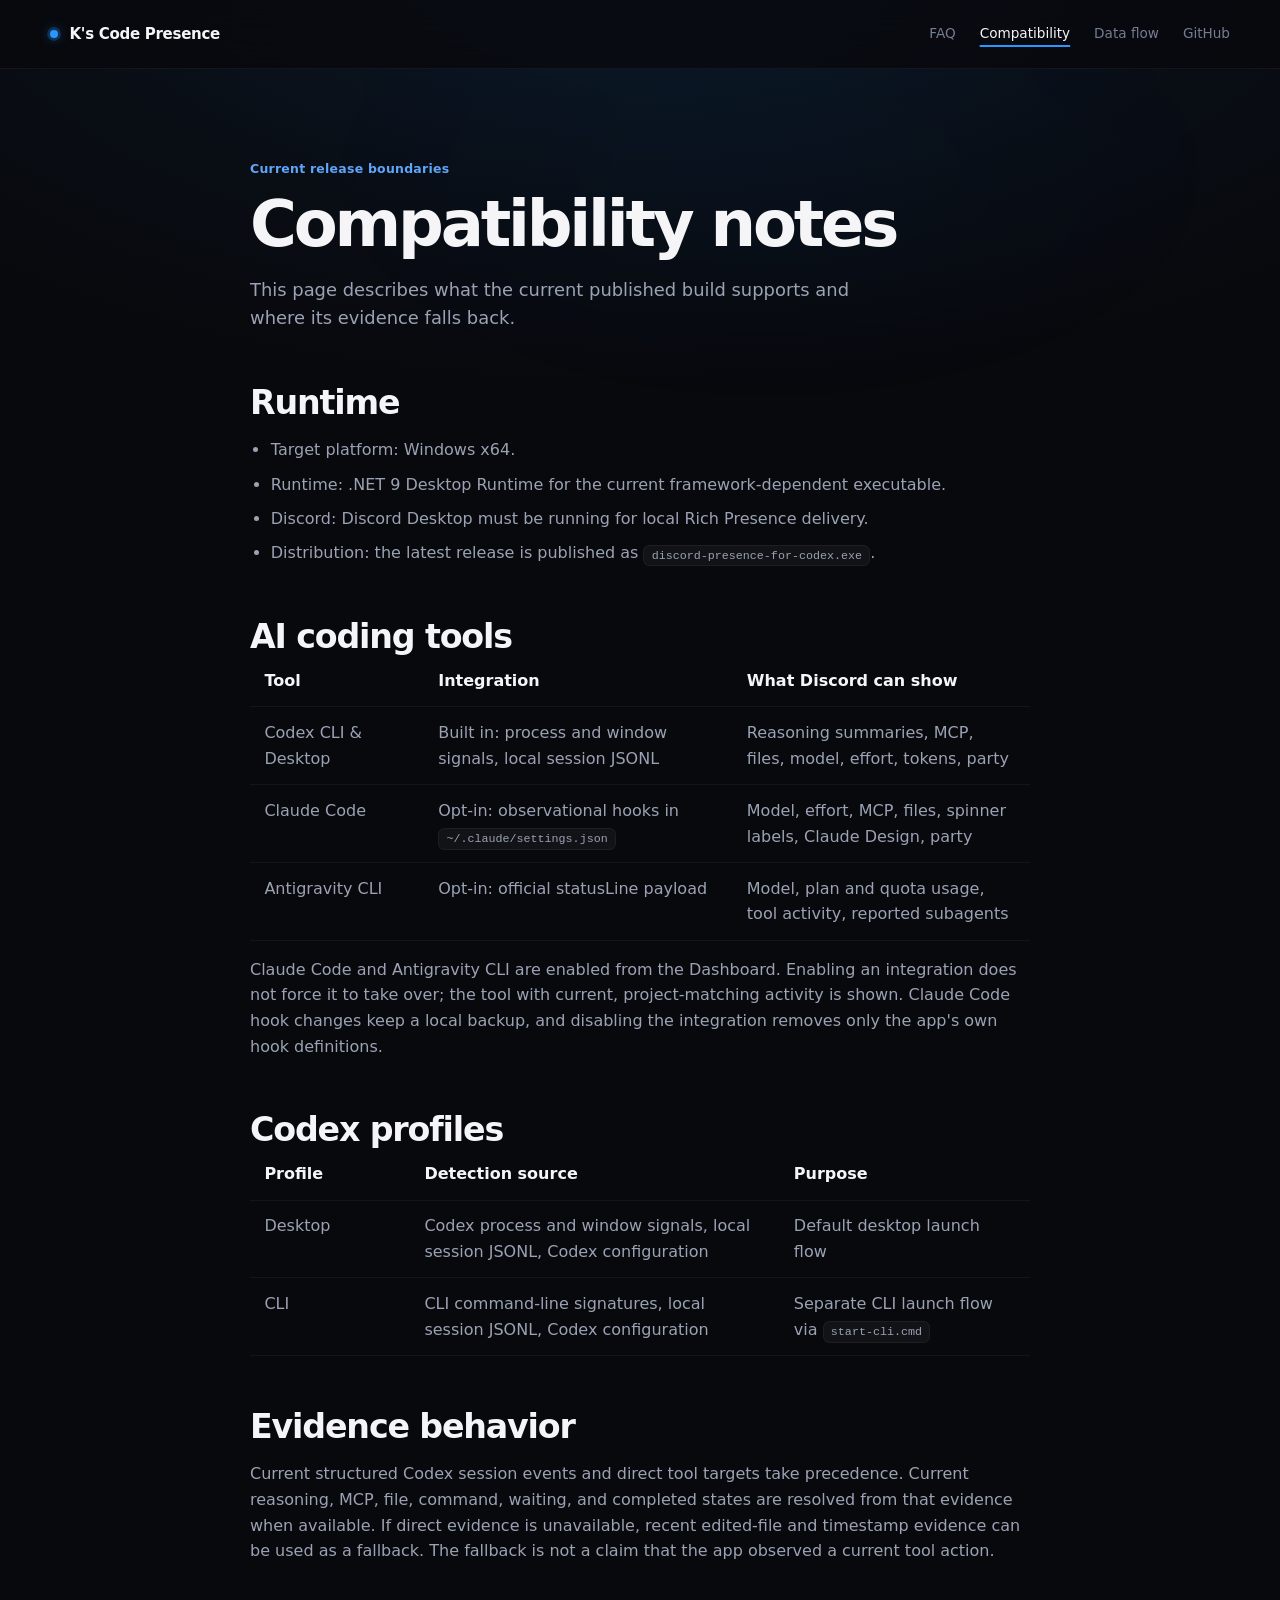
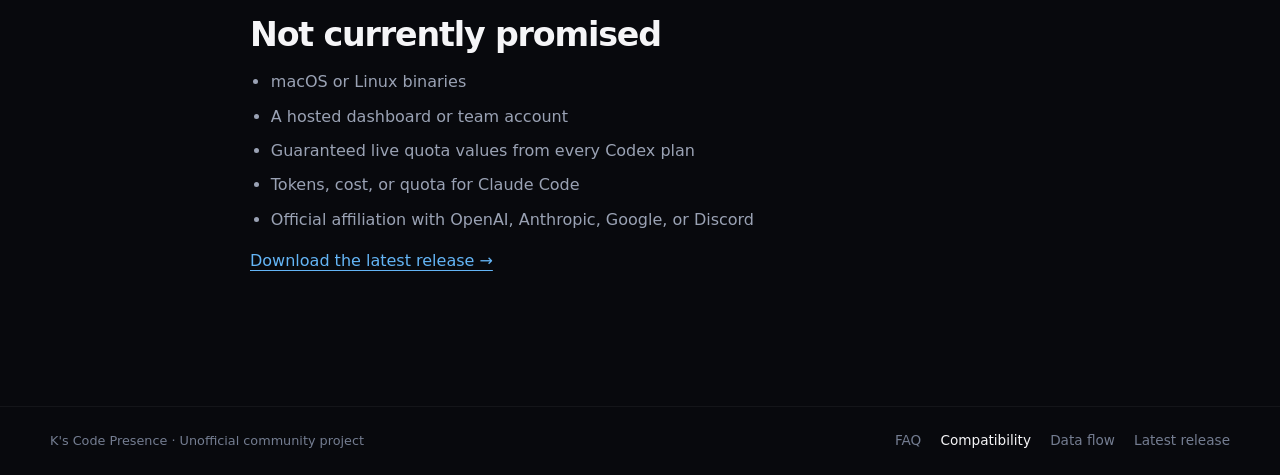
==== commit f7366283: "Document AI coding tool support in the compatibility notes Add a table of Codex, Claude Code, and An" ====
--- a/docs/compatibility.html
+++ b/docs/compatibility.html
@@ -3,8 +3,8 @@
 <head>
   <meta charset="utf-8">
   <meta name="viewport" content="width=device-width, initial-scale=1">
-  <title>K's Code Presence compatibility | Codex Discord Rich Presence</title>
-  <meta name="description" content="Current platform, profile, runtime, and evidence boundaries for K's Code Presence and its Codex Discord Rich Presence integration.">
+  <title>K's Code Presence compatibility | AI coding Discord Rich Presence</title>
+  <meta name="description" content="Current platform, runtime, AI coding tool, and evidence boundaries for K's Code Presence with Codex, Claude Code, and Antigravity CLI.">
   <link rel="canonical" href="https://k153636.github.io/codex-discord-presence/compatibility.html">
   <link rel="icon" type="image/png" href="https://raw.githubusercontent.com/k153636/codex-discord-presence/main/Assets/RpcArt/rpc_codex.png">
   <link rel="stylesheet" href="styles.css">
@@ -35,6 +35,19 @@
       <li>Distribution: the latest release is published as <code>discord-presence-for-codex.exe</code>.</li>
     </ul>
 
+    <h2>AI coding tools</h2>
+    <table>
+      <thead>
+        <tr><th>Tool</th><th>Integration</th><th>What Discord can show</th></tr>
+      </thead>
+      <tbody>
+        <tr><td data-label="Tool">Codex CLI &amp; Desktop</td><td data-label="Integration">Built in: process and window signals, local session JSONL</td><td data-label="What Discord can show">Reasoning summaries, MCP, files, model, effort, tokens, party</td></tr>
+        <tr><td data-label="Tool">Claude Code</td><td data-label="Integration"><span>Opt-in: observational hooks in <code>~/.claude/settings.json</code></span></td><td data-label="What Discord can show">Model, effort, MCP, files, spinner labels, Claude Design, party</td></tr>
+        <tr><td data-label="Tool">Antigravity CLI</td><td data-label="Integration">Opt-in: official statusLine payload</td><td data-label="What Discord can show">Model, plan and quota usage, tool activity, reported subagents</td></tr>
+      </tbody>
+    </table>
+    <p>Claude Code and Antigravity CLI are enabled from the Dashboard. Enabling an integration does not force it to take over; the tool with current, project-matching activity is shown. Claude Code hook changes keep a local backup, and disabling the integration removes only the app's own hook definitions.</p>
+
     <h2>Codex profiles</h2>
     <table>
       <thead>
@@ -42,7 +55,7 @@
       </thead>
       <tbody>
         <tr><td data-label="Profile">Desktop</td><td data-label="Detection source">Codex process and window signals, local session JSONL, Codex configuration</td><td data-label="Purpose">Default desktop launch flow</td></tr>
-        <tr><td data-label="Profile">CLI</td><td data-label="Detection source">CLI command-line signatures, local session JSONL, Codex configuration</td><td data-label="Purpose">Separate CLI launch flow via <code>start-cli.cmd</code></td></tr>
+        <tr><td data-label="Profile">CLI</td><td data-label="Detection source">CLI command-line signatures, local session JSONL, Codex configuration</td><td data-label="Purpose"><span>Separate CLI launch flow via <code>start-cli.cmd</code></span></td></tr>
       </tbody>
     </table>
 
@@ -54,7 +67,8 @@
       <li>macOS or Linux binaries</li>
       <li>A hosted dashboard or team account</li>
       <li>Guaranteed live quota values from every Codex plan</li>
-      <li>Official affiliation with OpenAI or Discord</li>
+      <li>Tokens, cost, or quota for Claude Code</li>
+      <li>Official affiliation with OpenAI, Anthropic, Google, or Discord</li>
     </ul>
 
     <p><a href="https://github.com/k153636/codex-discord-presence/releases/latest">Download the latest release →</a></p>
--- a/docs/styles.css
+++ b/docs/styles.css
@@ -665,6 +665,10 @@
   object-fit: cover;
 }
 
+.rpc-preview-small[hidden] {
+  display: none;
+}
+
 .rpc-preview-copy {
   display: grid;
   grid-template-rows: 24px 21px 21px 21px;
@@ -719,6 +723,79 @@
 
 .section {
   padding: clamp(4rem, 7vw, 6.5rem) 0;
+}
+
+.providers {
+  padding-top: clamp(4.5rem, 7vw, 6rem);
+  padding-bottom: 0;
+}
+
+.provider-grid {
+  display: grid;
+  grid-template-columns: repeat(3, minmax(0, 1fr));
+  gap: 1rem;
+}
+
+.provider-card {
+  display: flex;
+  flex-direction: column;
+  gap: 0.9rem;
+  min-width: 0;
+  padding: 1.4rem;
+  border: 1px solid var(--border);
+  border-radius: 20px;
+  background: linear-gradient(180deg, rgba(255, 255, 255, 0.045) 0%, rgba(255, 255, 255, 0.015) 100%);
+  box-shadow: inset 0 1px 0 rgba(255, 255, 255, 0.06);
+}
+
+.provider-card-head {
+  display: flex;
+  align-items: center;
+  gap: 0.75rem;
+}
+
+.provider-card-head img {
+  flex: 0 0 48px;
+  width: 48px;
+  height: 48px;
+  border-radius: 12px;
+  background: var(--discord-card-bg);
+  object-fit: cover;
+}
+
+.provider-card h3 {
+  flex: 1 1 auto;
+  min-width: 0;
+  font-size: 1.12rem;
+  letter-spacing: -0.02em;
+}
+
+.provider-chip {
+  flex: 0 0 auto;
+  padding: 0.18rem 0.65rem;
+  border: 1px solid;
+  border-radius: var(--radius-pill);
+  font-size: 0.75rem;
+  font-weight: 600;
+}
+
+.provider-chip--builtin {
+  border-color: rgba(59, 165, 93, 0.35);
+  background: rgba(59, 165, 93, 0.12);
+  color: #8fd6a4;
+}
+
+.provider-chip--optin {
+  border-color: rgba(96, 165, 250, 0.3);
+  background: rgba(41, 151, 255, 0.1);
+  color: #a9d2ff;
+}
+
+.provider-card p {
+  margin: 0;
+  color: var(--text-secondary);
+  font-size: 0.92rem;
+  line-height: 1.55;
 }
 
 .features {
@@ -1240,6 +1317,12 @@
 @media (max-width: 1080px) {
   .feature-grid {
     grid-template-columns: repeat(2, minmax(0, 1fr));
+  }
+
+  .provider-grid {
+    grid-template-columns: minmax(0, 1fr);
+    max-width: 640px;
+    margin-inline: auto;
   }
 }
 
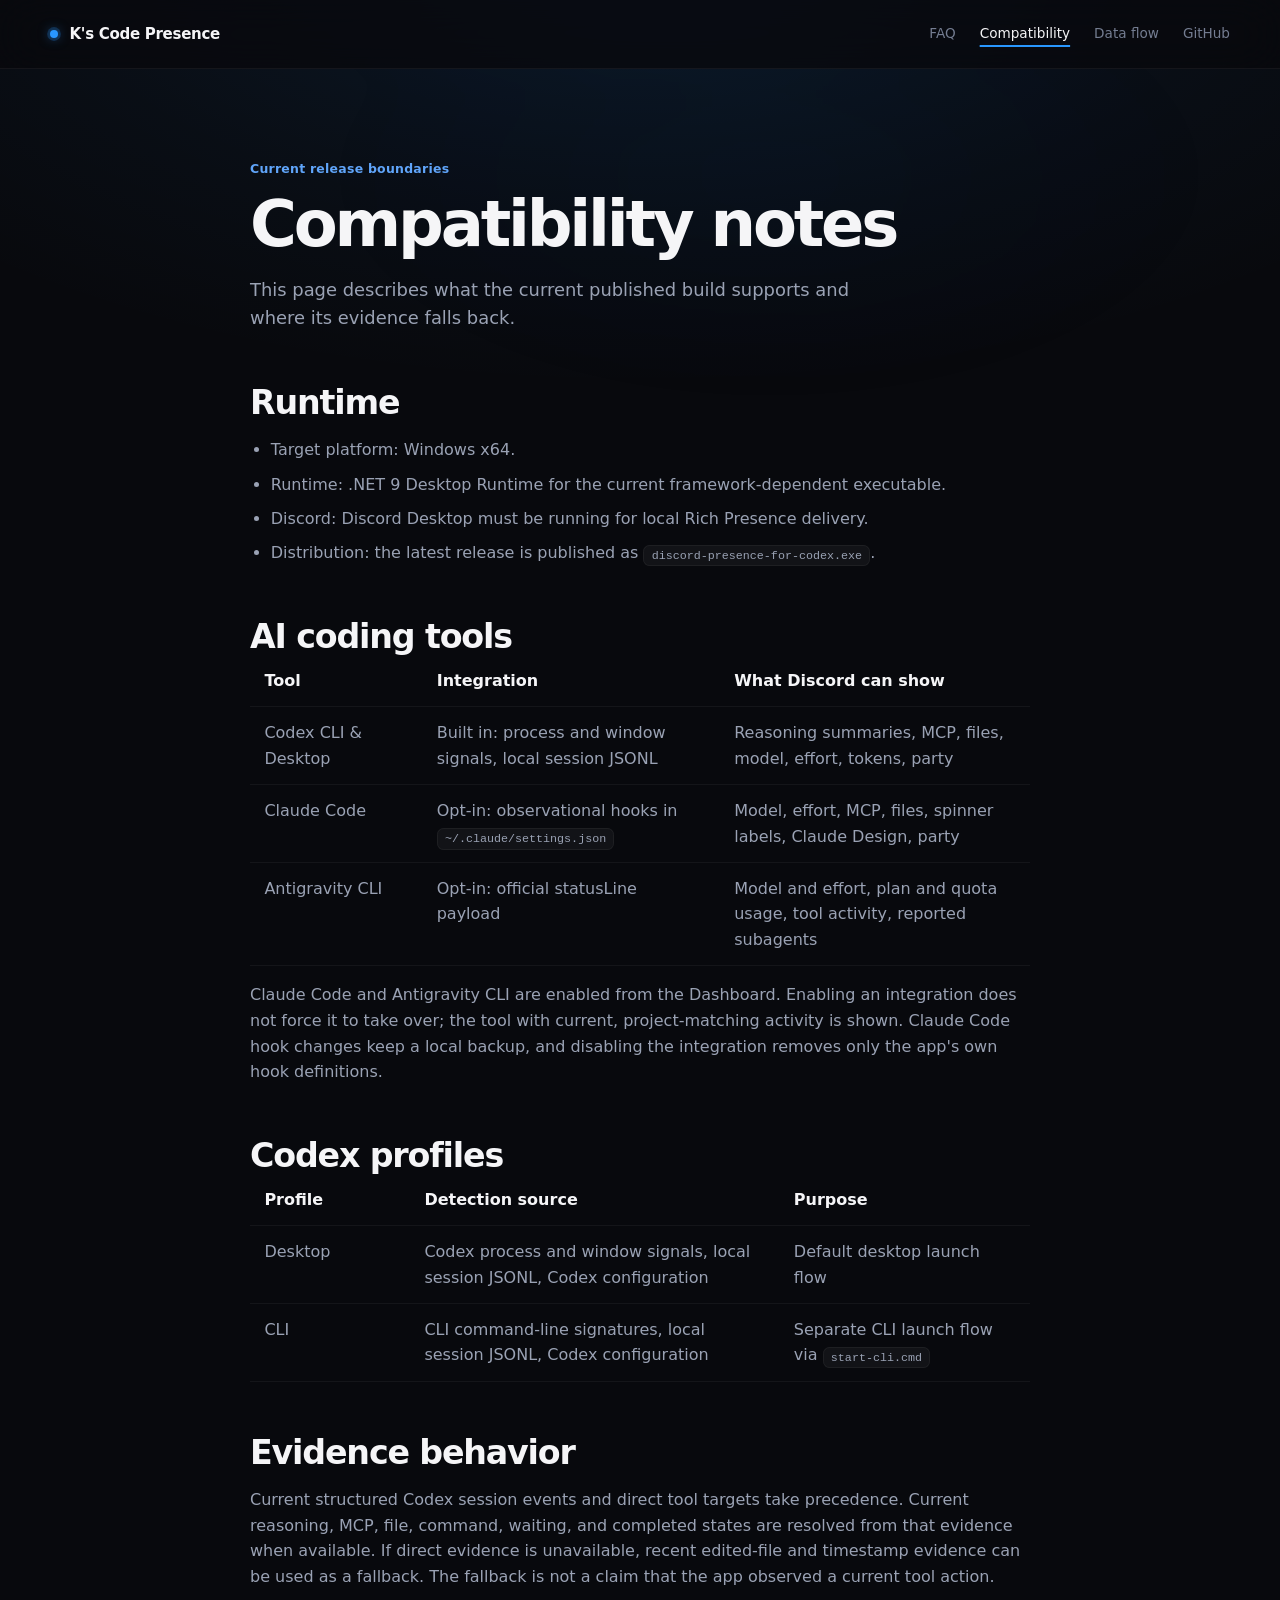
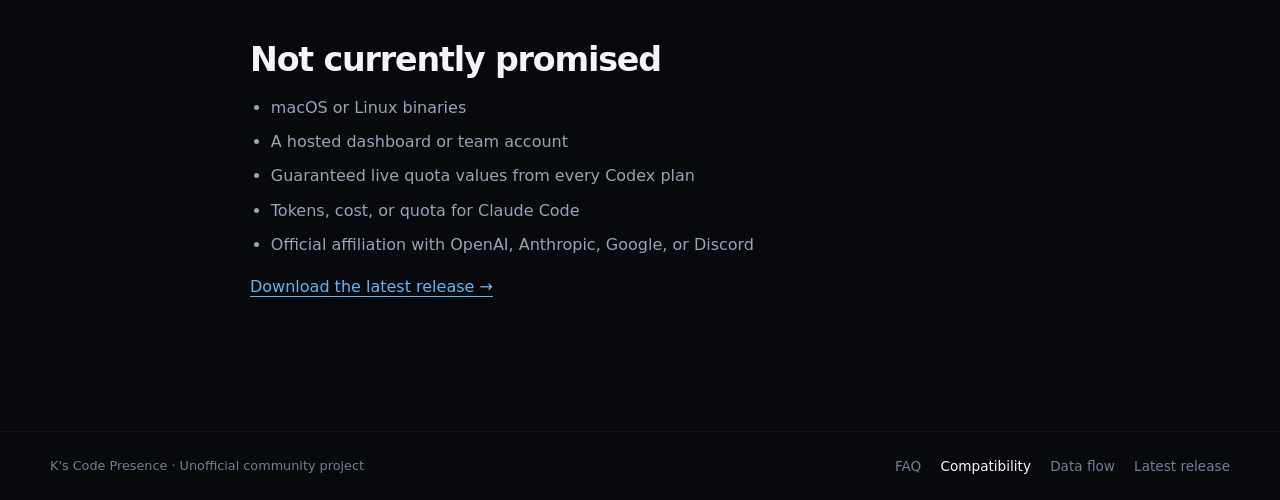
==== commit b16d74b2: "Show model and effort for Antigravity CLI in docs and README Co-Authored-By: Claude Opus 5.5 <norepl" ====
--- a/docs/compatibility.html
+++ b/docs/compatibility.html
@@ -43,7 +43,7 @@
       <tbody>
         <tr><td data-label="Tool">Codex CLI &amp; Desktop</td><td data-label="Integration">Built in: process and window signals, local session JSONL</td><td data-label="What Discord can show">Reasoning summaries, MCP, files, model, effort, tokens, party</td></tr>
         <tr><td data-label="Tool">Claude Code</td><td data-label="Integration"><span>Opt-in: observational hooks in <code>~/.claude/settings.json</code></span></td><td data-label="What Discord can show">Model, effort, MCP, files, spinner labels, Claude Design, party</td></tr>
-        <tr><td data-label="Tool">Antigravity CLI</td><td data-label="Integration">Opt-in: official statusLine payload</td><td data-label="What Discord can show">Model, plan and quota usage, tool activity, reported subagents</td></tr>
+        <tr><td data-label="Tool">Antigravity CLI</td><td data-label="Integration">Opt-in: official statusLine payload</td><td data-label="What Discord can show">Model and effort, plan and quota usage, tool activity, reported subagents</td></tr>
       </tbody>
     </table>
     <p>Claude Code and Antigravity CLI are enabled from the Dashboard. Enabling an integration does not force it to take over; the tool with current, project-matching activity is shown. Claude Code hook changes keep a local backup, and disabling the integration removes only the app's own hook definitions.</p>
--- a/docs/styles.css
+++ b/docs/styles.css
@@ -34,6 +34,7 @@
   --motion-duration: 900ms;
   --motion-duration-short: 260ms;
   --motion-surface-duration: 640ms;
+  --motion-hover-release-duration: 760ms;
   --motion-ease: cubic-bezier(0.2, 0.8, 0.2, 1);
   --motion-ambient-ease: cubic-bezier(0.37, 0, 0.63, 1);
   --motion-reveal-duration: 1120ms;
@@ -207,7 +208,7 @@
   display: inline-flex;
   align-items: center;
   gap: 0.55rem;
-  margin: 0 0 0.5rem;
+  margin: 0 0 1.5rem;
   padding: 0.35rem 0.9rem 0.35rem 0.75rem;
   border: 1px solid rgba(96, 165, 250, 0.28);
   border-radius: var(--radius-pill);
@@ -219,14 +220,6 @@
   box-shadow: 0 0 24px -6px rgba(41, 151, 255, 0.45), inset 0 1px 0 rgba(255, 255, 255, 0.08);
 }
 
-.hero-badge-note {
-  margin: 0 0 1.5rem;
-  color: var(--muted);
-  font-size: 0.75rem;
-  font-weight: 500;
-  letter-spacing: 0.02em;
-}
-
 .hero-badge-dot {
   width: 0.45rem;
   height: 0.45rem;
@@ -237,6 +230,14 @@
 
 .hero-copy .lead {
   max-width: 640px;
+}
+
+.hero-scope-note {
+  max-width: 720px;
+  margin: 0.6rem auto 0;
+  color: var(--muted);
+  font-size: 0.82rem;
+  line-height: 1.5;
 }
 
 .text-gradient {
@@ -436,6 +437,7 @@
 
 .rpc-preview-carousel {
   --rpc-preview-nav-center-shift: 0px;
+  --rpc-preview-hover-room: 24px;
   position: relative;
   width: 100%;
   min-width: 360px;
@@ -445,9 +447,12 @@
 
 .rpc-preview-viewport {
   position: relative;
+  box-sizing: border-box;
   width: 100%;
   min-width: 360px;
-  height: 148px;
+  height: calc(148px + 2 * var(--rpc-preview-hover-room));
+  margin-block: calc(-1 * var(--rpc-preview-hover-room));
+  padding-block: var(--rpc-preview-hover-room);
   overflow: hidden;
   border-radius: 14px;
   -webkit-mask-image: linear-gradient(to right, transparent 0%, black 8%, black 92%, transparent 100%);
@@ -492,7 +497,8 @@
   opacity: 1;
   filter: none;
   transform-origin: center bottom;
-  transition: transform var(--rpc-preview-slide-duration) var(--rpc-preview-slide-ease), filter var(--rpc-preview-slide-duration) var(--rpc-preview-slide-ease), opacity var(--rpc-preview-slide-duration) var(--rpc-preview-slide-ease), box-shadow var(--rpc-preview-slide-duration) var(--rpc-preview-slide-ease);
+  translate: 0 0;
+  transition: transform var(--rpc-preview-slide-duration) var(--rpc-preview-slide-ease), translate var(--rpc-preview-slide-duration) var(--rpc-preview-slide-ease), filter var(--rpc-preview-slide-duration) var(--rpc-preview-slide-ease), opacity var(--rpc-preview-slide-duration) var(--rpc-preview-slide-ease), box-shadow var(--rpc-preview-slide-duration) var(--rpc-preview-slide-ease), border-color var(--rpc-preview-slide-duration) var(--rpc-preview-slide-ease);
   will-change: transform, filter, opacity;
 }
 
@@ -535,8 +541,23 @@
     0 24px 48px -12px rgba(0, 0, 0, 0.85),
     0 8px 20px -4px rgba(0, 0, 0, 0.5),
     0 0 20px -2px rgba(41, 151, 255, 0.24),
+    0 18px 40px -24px rgba(41, 151, 255, 0),
     inset 0 1px 0 rgba(255, 255, 255, 0.24);
   transform: translateX(-50%) scale(var(--rpc-preview-active-scale));
+}
+
+.rpc-preview-card--active.is-hovered {
+  translate: 0 -6px;
+  border-color: rgba(96, 165, 250, 0.35);
+  /* Same layer order as the resting card so the glow interpolates instead of jumping. */
+  box-shadow:
+    0 24px 48px -12px rgba(0, 0, 0, 0.85),
+    0 8px 20px -4px rgba(0, 0, 0, 0.5),
+    0 0 20px -2px rgba(41, 151, 255, 0.24),
+    0 18px 40px -24px rgba(41, 151, 255, 0.55),
+    inset 0 1px 0 rgba(255, 255, 255, 0.24);
+  transition-duration: var(--motion-surface-duration);
+  transition-timing-function: var(--motion-ease);
 }
 
 .rpc-preview-card--far-next {
@@ -737,6 +758,7 @@
 }
 
 .provider-card {
+  position: relative;
   display: flex;
   flex-direction: column;
   gap: 0.9rem;
@@ -745,7 +767,8 @@
   border: 1px solid var(--border);
   border-radius: 20px;
   background: linear-gradient(180deg, rgba(255, 255, 255, 0.045) 0%, rgba(255, 255, 255, 0.015) 100%);
-  box-shadow: inset 0 1px 0 rgba(255, 255, 255, 0.06);
+  box-shadow: 0 18px 40px -24px rgba(41, 151, 255, 0), inset 0 1px 0 rgba(255, 255, 255, 0.06);
+  translate: 0 0;
 }
 
 .provider-card-head {
@@ -835,13 +858,57 @@
   border: 1px solid var(--border);
   border-radius: 20px;
   background: linear-gradient(180deg, rgba(255, 255, 255, 0.045) 0%, rgba(255, 255, 255, 0.015) 100%);
-  box-shadow: inset 0 1px 0 rgba(255, 255, 255, 0.06);
-  transition: border-color var(--motion-duration-short) var(--motion-ease), transform var(--motion-duration-short) var(--motion-ease), box-shadow var(--motion-duration-short) var(--motion-ease);
-}
-
-.feature-card:hover {
+  box-shadow: 0 18px 40px -24px rgba(41, 151, 255, 0), inset 0 1px 0 rgba(255, 255, 255, 0.06);
+  translate: 0 0;
+}
+
+/* Card surfaces share the preview card hover motion; the html.motion-enhanced selectors outrank the scroll-reveal transition. */
+.feature-card,
+.provider-card,
+.origin-compare,
+.install-line,
+html.motion-enhanced .feature-card[data-motion],
+html.motion-enhanced .provider-card[data-motion],
+html.motion-enhanced .origin-compare[data-motion],
+html.motion-enhanced .install-line[data-motion] {
+  transition:
+    opacity var(--motion-duration) var(--motion-ease) var(--motion-delay, 0ms),
+    transform var(--motion-duration) var(--motion-ease) var(--motion-delay, 0ms),
+    translate var(--motion-hover-release-duration) var(--motion-ease),
+    border-color var(--motion-hover-release-duration) var(--motion-ease),
+    box-shadow var(--motion-hover-release-duration) var(--motion-ease);
+}
+
+.feature-card:hover::after,
+.provider-card:hover::after,
+.origin-compare:hover::after,
+.install-line:hover::after {
+  position: absolute;
+  top: 100%;
+  right: 0;
+  left: 0;
+  height: 6px;
+  content: "";
+}
+
+.feature-card:hover,
+.provider-card:hover,
+.origin-compare:hover,
+.install-line:hover,
+html.motion-enhanced .feature-card[data-motion]:hover,
+html.motion-enhanced .provider-card[data-motion]:hover,
+html.motion-enhanced .origin-compare[data-motion]:hover,
+html.motion-enhanced .install-line[data-motion]:hover {
+  translate: 0 -6px;
   border-color: rgba(96, 165, 250, 0.35);
   box-shadow: 0 18px 40px -24px rgba(41, 151, 255, 0.55), inset 0 1px 0 rgba(255, 255, 255, 0.08);
+  transition-duration: var(--motion-duration), var(--motion-duration), var(--motion-surface-duration), var(--motion-surface-duration), var(--motion-surface-duration);
+}
+
+/* The install panel keeps its own downward glow under the shared hover shadow. */
+.install-line:hover,
+html.motion-enhanced .install-line[data-motion]:hover {
+  box-shadow: 0 40px 90px -45px rgba(41, 151, 255, 0.5), 0 18px 40px -24px rgba(41, 151, 255, 0.55), inset 0 1px 0 rgba(255, 255, 255, 0.09);
 }
 
 .feature-visual {
@@ -927,6 +994,7 @@
 }
 
 .origin-compare {
+  position: relative;
   display: grid;
   gap: 0.75rem;
   padding: clamp(1.25rem, 2.5vw, 1.75rem);
@@ -935,7 +1003,8 @@
   background:
     radial-gradient(ellipse 80% 60% at 50% 100%, rgba(41, 151, 255, 0.14) 0%, transparent 70%),
     linear-gradient(180deg, rgba(255, 255, 255, 0.035) 0%, rgba(255, 255, 255, 0.01) 100%);
-  box-shadow: inset 0 1px 0 rgba(255, 255, 255, 0.06);
+  box-shadow: 0 18px 40px -24px rgba(41, 151, 255, 0), inset 0 1px 0 rgba(255, 255, 255, 0.06);
+  translate: 0 0;
 }
 
 .compare-row {
@@ -1027,6 +1096,7 @@
 }
 
 .install-line {
+  position: relative;
   display: flex;
   flex-direction: column;
   align-items: center;
@@ -1038,7 +1108,8 @@
   background:
     radial-gradient(ellipse 70% 90% at 50% 0%, rgba(41, 151, 255, 0.24) 0%, rgba(41, 151, 255, 0.06) 45%, transparent 75%),
     linear-gradient(180deg, rgba(255, 255, 255, 0.04) 0%, rgba(255, 255, 255, 0.01) 100%);
-  box-shadow: 0 40px 90px -45px rgba(41, 151, 255, 0.5), inset 0 1px 0 rgba(255, 255, 255, 0.09);
+  box-shadow: 0 40px 90px -45px rgba(41, 151, 255, 0.5), 0 18px 40px -24px rgba(41, 151, 255, 0), inset 0 1px 0 rgba(255, 255, 255, 0.09);
+  translate: 0 0;
   text-align: center;
 }
 
@@ -1636,11 +1707,8 @@
   }
 
   .hero-badge {
+    margin-bottom: 1.15rem;
     font-size: 0.75rem;
-  }
-
-  .hero-badge-note {
-    margin-bottom: 1.15rem;
   }
 
   .presence-figure::-webkit-scrollbar {
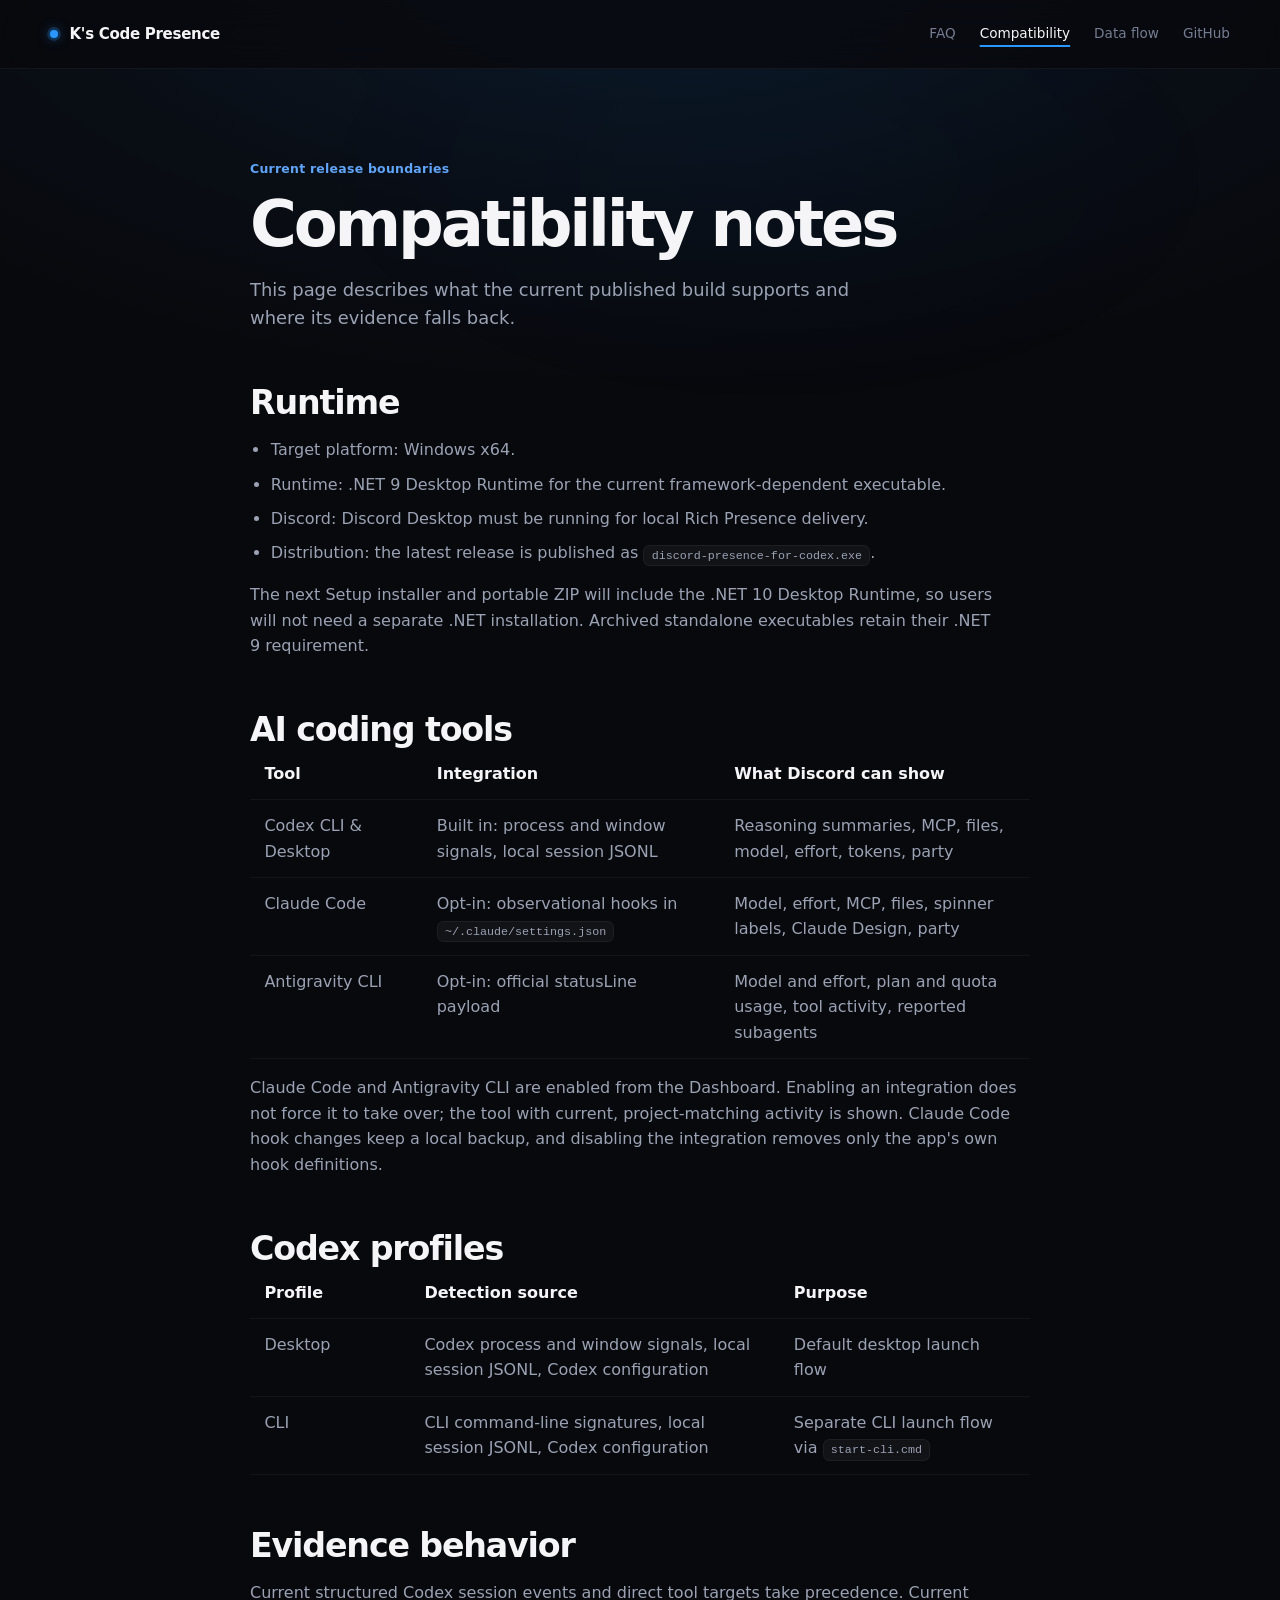
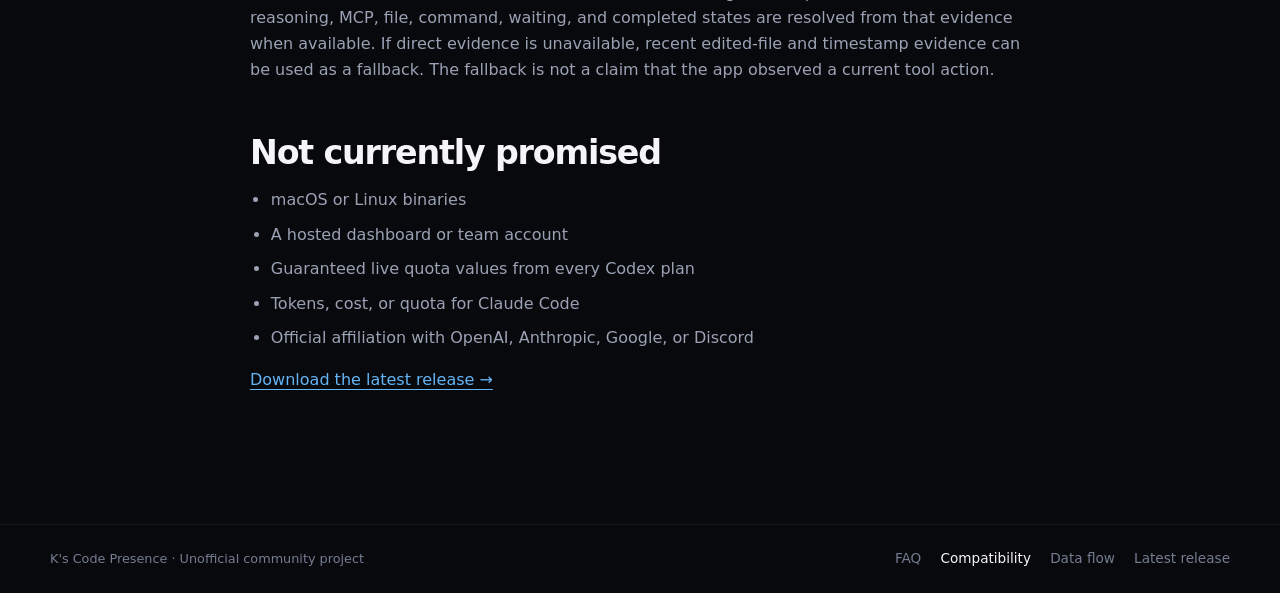
==== commit 65c877c8: "Migrate Windows releases to self-contained .NET 10" ====
--- a/docs/compatibility.html
+++ b/docs/compatibility.html
@@ -34,6 +34,8 @@
       <li>Discord: Discord Desktop must be running for local Rich Presence delivery.</li>
       <li>Distribution: the latest release is published as <code>discord-presence-for-codex.exe</code>.</li>
     </ul>
+
+    <p>The next Setup installer and portable ZIP will include the .NET 10 Desktop Runtime, so users will not need a separate .NET installation. Archived standalone executables retain their .NET 9 requirement.</p>
 
     <h2>AI coding tools</h2>
     <table>
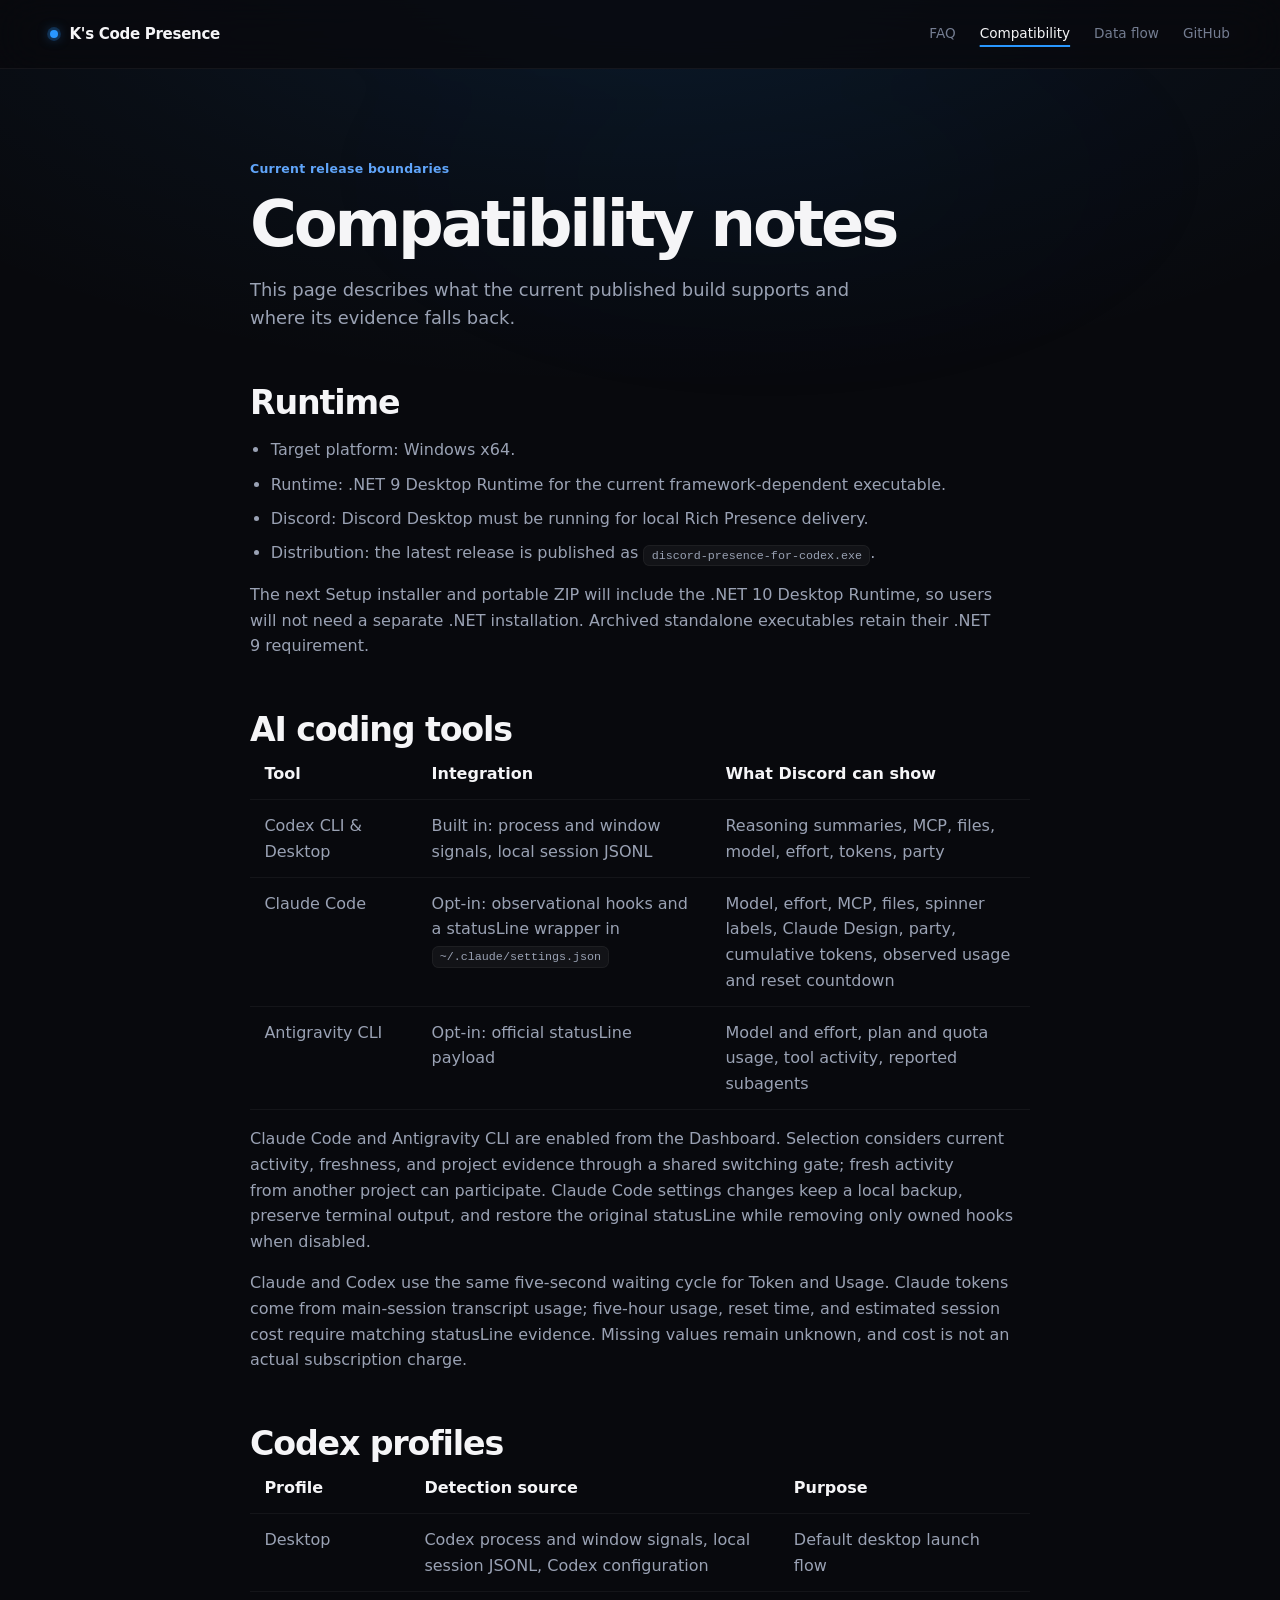
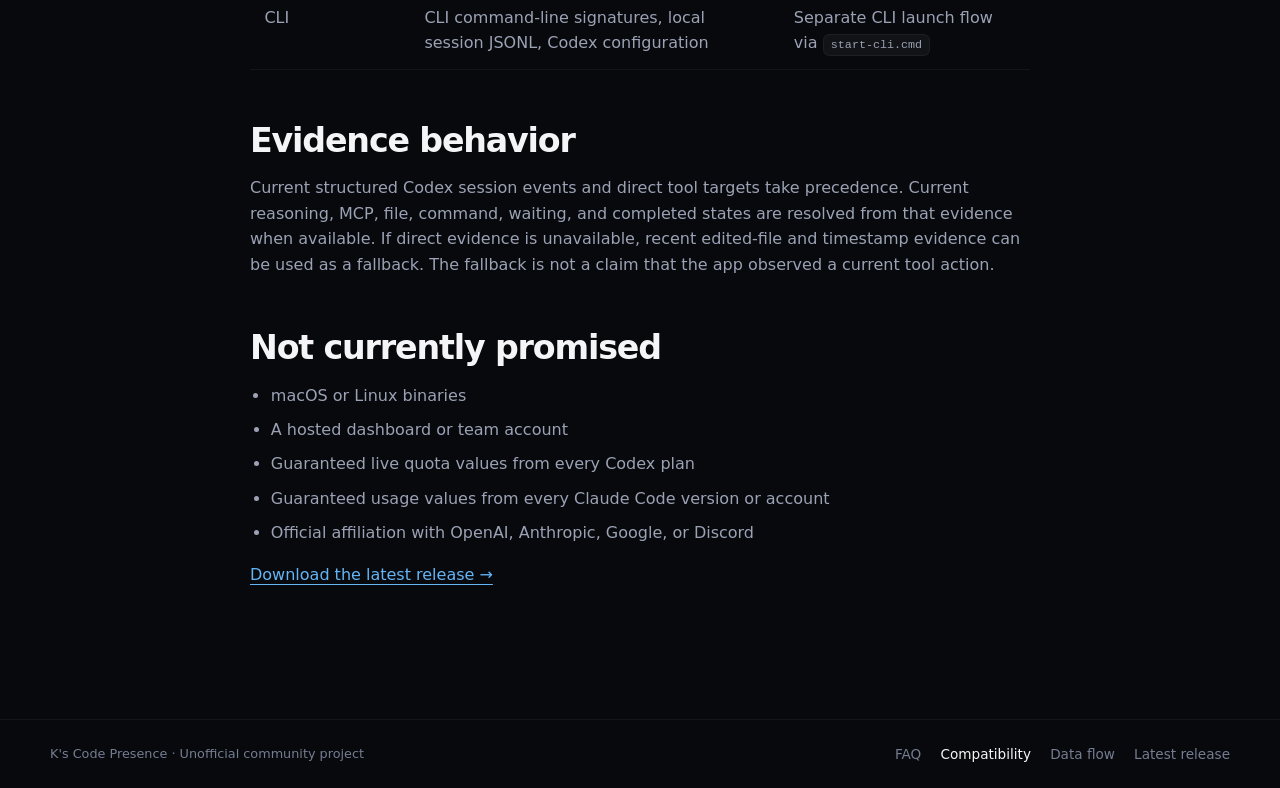
==== commit ac66a529: "Document Claude token and waiting usage behavior" ====
--- a/docs/compatibility.html
+++ b/docs/compatibility.html
@@ -44,11 +44,12 @@
       </thead>
       <tbody>
         <tr><td data-label="Tool">Codex CLI &amp; Desktop</td><td data-label="Integration">Built in: process and window signals, local session JSONL</td><td data-label="What Discord can show">Reasoning summaries, MCP, files, model, effort, tokens, party</td></tr>
-        <tr><td data-label="Tool">Claude Code</td><td data-label="Integration"><span>Opt-in: observational hooks in <code>~/.claude/settings.json</code></span></td><td data-label="What Discord can show">Model, effort, MCP, files, spinner labels, Claude Design, party</td></tr>
+        <tr><td data-label="Tool">Claude Code</td><td data-label="Integration"><span>Opt-in: observational hooks and a statusLine wrapper in <code>~/.claude/settings.json</code></span></td><td data-label="What Discord can show">Model, effort, MCP, files, spinner labels, Claude Design, party, cumulative tokens, observed usage and reset countdown</td></tr>
         <tr><td data-label="Tool">Antigravity CLI</td><td data-label="Integration">Opt-in: official statusLine payload</td><td data-label="What Discord can show">Model and effort, plan and quota usage, tool activity, reported subagents</td></tr>
       </tbody>
     </table>
-    <p>Claude Code and Antigravity CLI are enabled from the Dashboard. Enabling an integration does not force it to take over; the tool with current, project-matching activity is shown. Claude Code hook changes keep a local backup, and disabling the integration removes only the app's own hook definitions.</p>
+    <p>Claude Code and Antigravity CLI are enabled from the Dashboard. Selection considers current activity, freshness, and project evidence through a shared switching gate; fresh activity from another project can participate. Claude Code settings changes keep a local backup, preserve terminal output, and restore the original statusLine while removing only owned hooks when disabled.</p>
+    <p>Claude and Codex use the same five-second waiting cycle for Token and Usage. Claude tokens come from main-session transcript usage; five-hour usage, reset time, and estimated session cost require matching statusLine evidence. Missing values remain unknown, and cost is not an actual subscription charge.</p>
 
     <h2>Codex profiles</h2>
     <table>
@@ -69,7 +70,7 @@
       <li>macOS or Linux binaries</li>
       <li>A hosted dashboard or team account</li>
       <li>Guaranteed live quota values from every Codex plan</li>
-      <li>Tokens, cost, or quota for Claude Code</li>
+      <li>Guaranteed usage values from every Claude Code version or account</li>
       <li>Official affiliation with OpenAI, Anthropic, Google, or Discord</li>
     </ul>
 
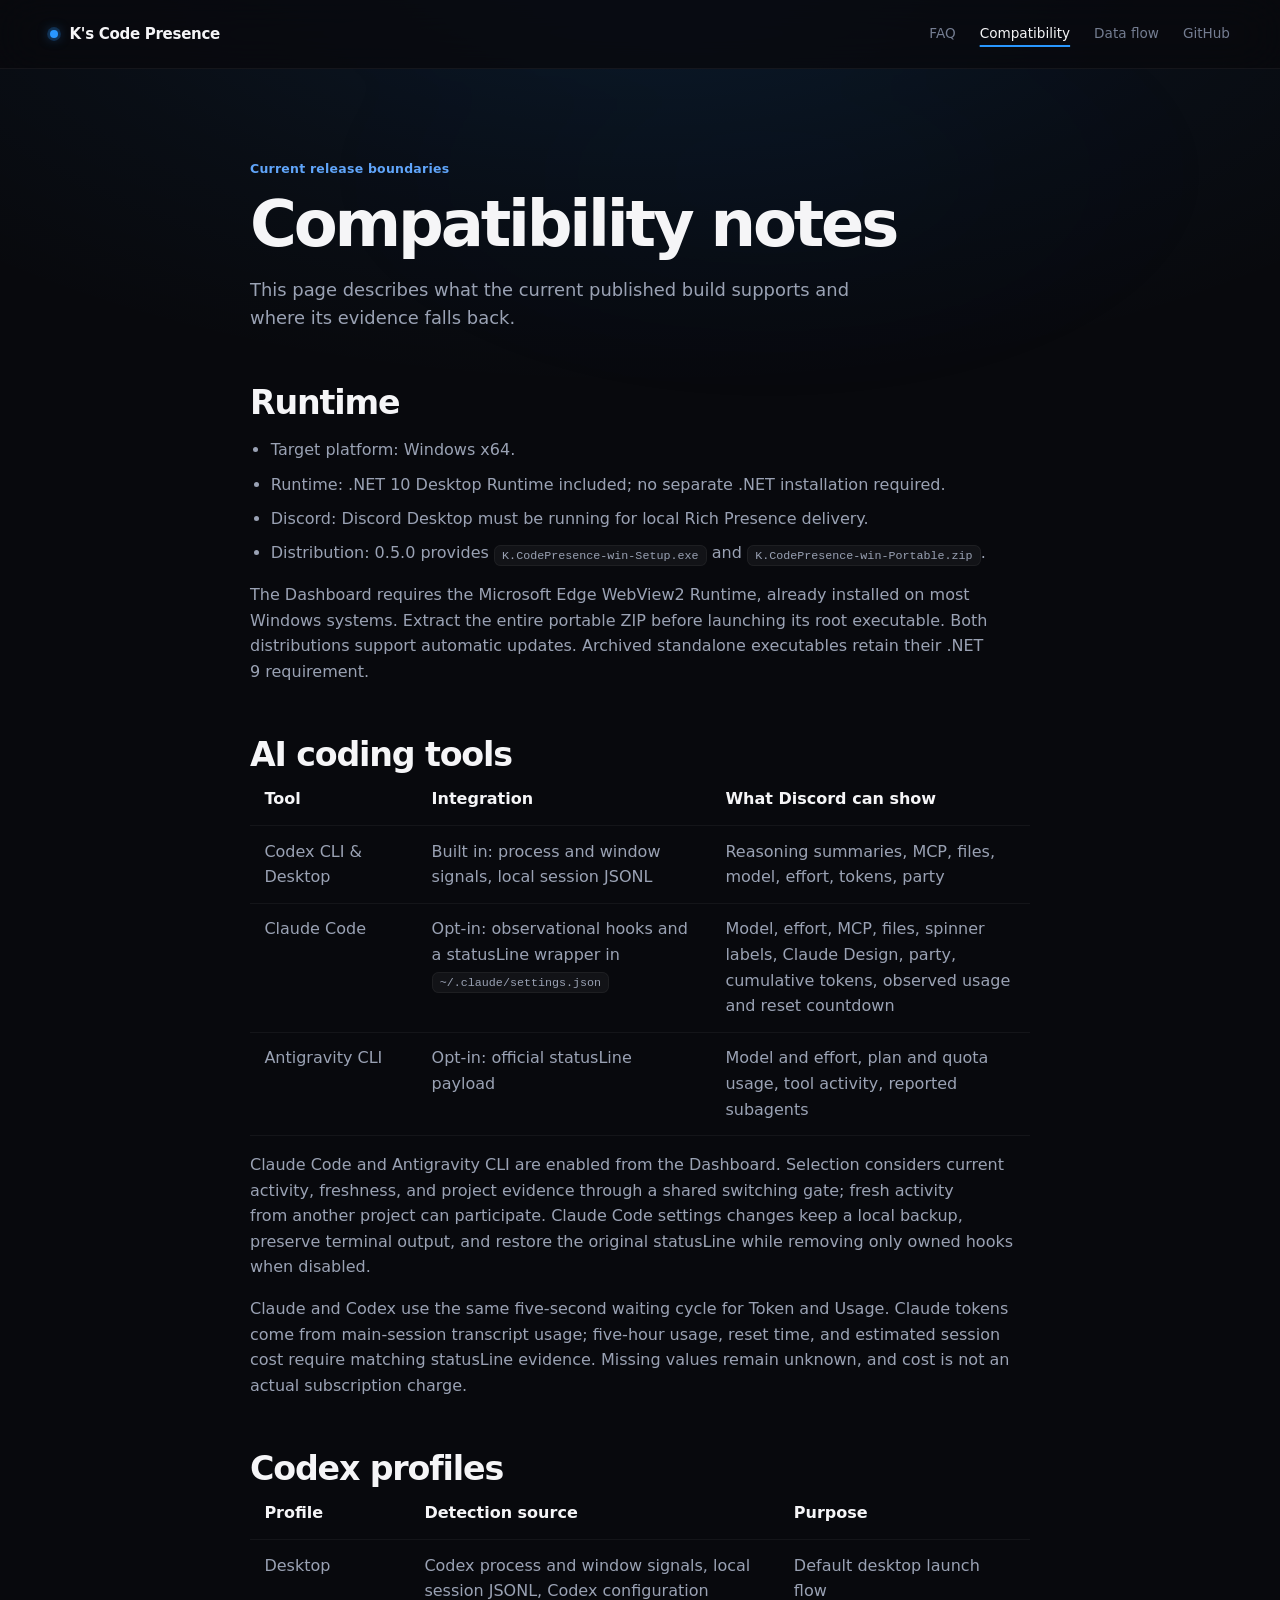
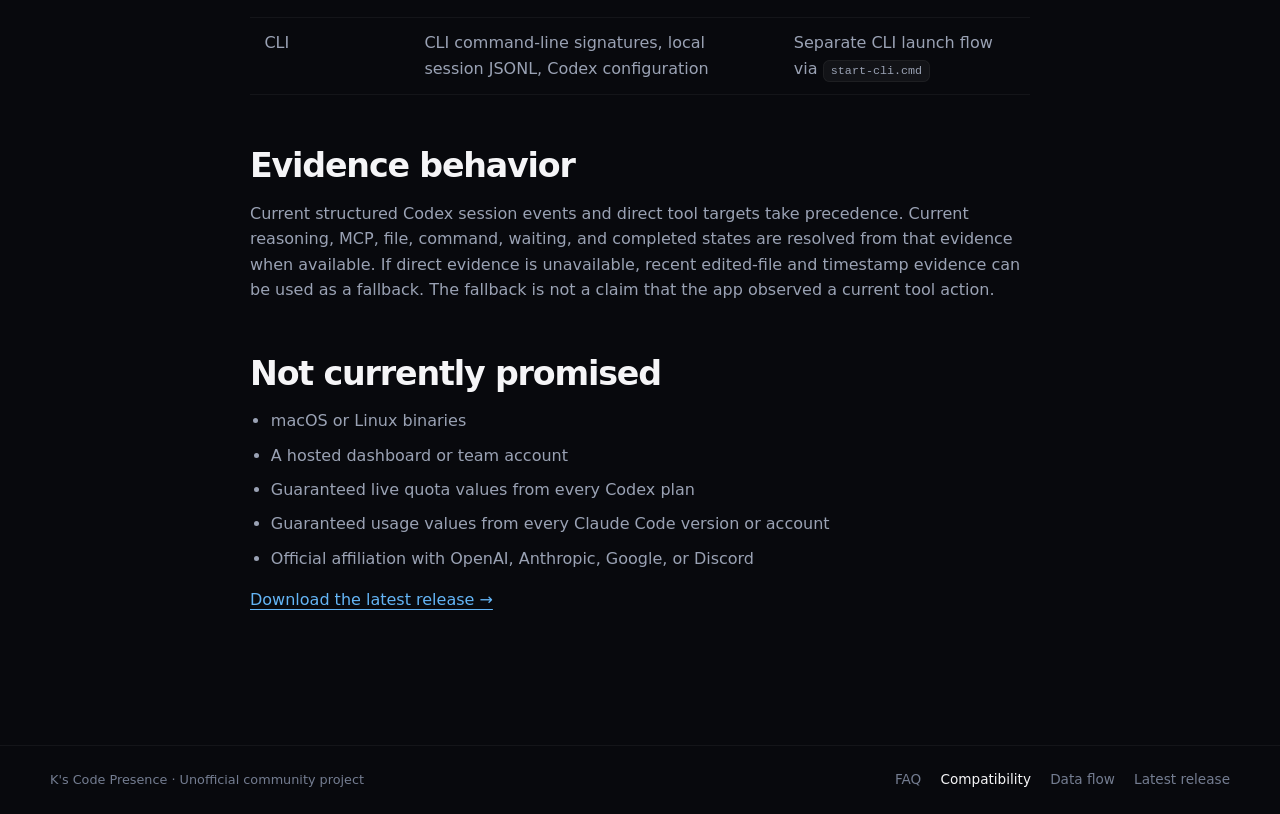
==== commit 10e8cb05: "Update installation and website copy for version 0.5.0" ====
--- a/docs/compatibility.html
+++ b/docs/compatibility.html
@@ -30,12 +30,12 @@
     <h2>Runtime</h2>
     <ul>
       <li>Target platform: Windows x64.</li>
-      <li>Runtime: .NET 9 Desktop Runtime for the current framework-dependent executable.</li>
+      <li>Runtime: .NET 10 Desktop Runtime included; no separate .NET installation required.</li>
       <li>Discord: Discord Desktop must be running for local Rich Presence delivery.</li>
-      <li>Distribution: the latest release is published as <code>discord-presence-for-codex.exe</code>.</li>
+      <li>Distribution: 0.5.0 provides <code>K.CodePresence-win-Setup.exe</code> and <code>K.CodePresence-win-Portable.zip</code>.</li>
     </ul>
 
-    <p>The next Setup installer and portable ZIP will include the .NET 10 Desktop Runtime, so users will not need a separate .NET installation. Archived standalone executables retain their .NET 9 requirement.</p>
+    <p>The Dashboard requires the Microsoft Edge WebView2 Runtime, already installed on most Windows systems. Extract the entire portable ZIP before launching its root executable. Both distributions support automatic updates. Archived standalone executables retain their .NET 9 requirement.</p>
 
     <h2>AI coding tools</h2>
     <table>
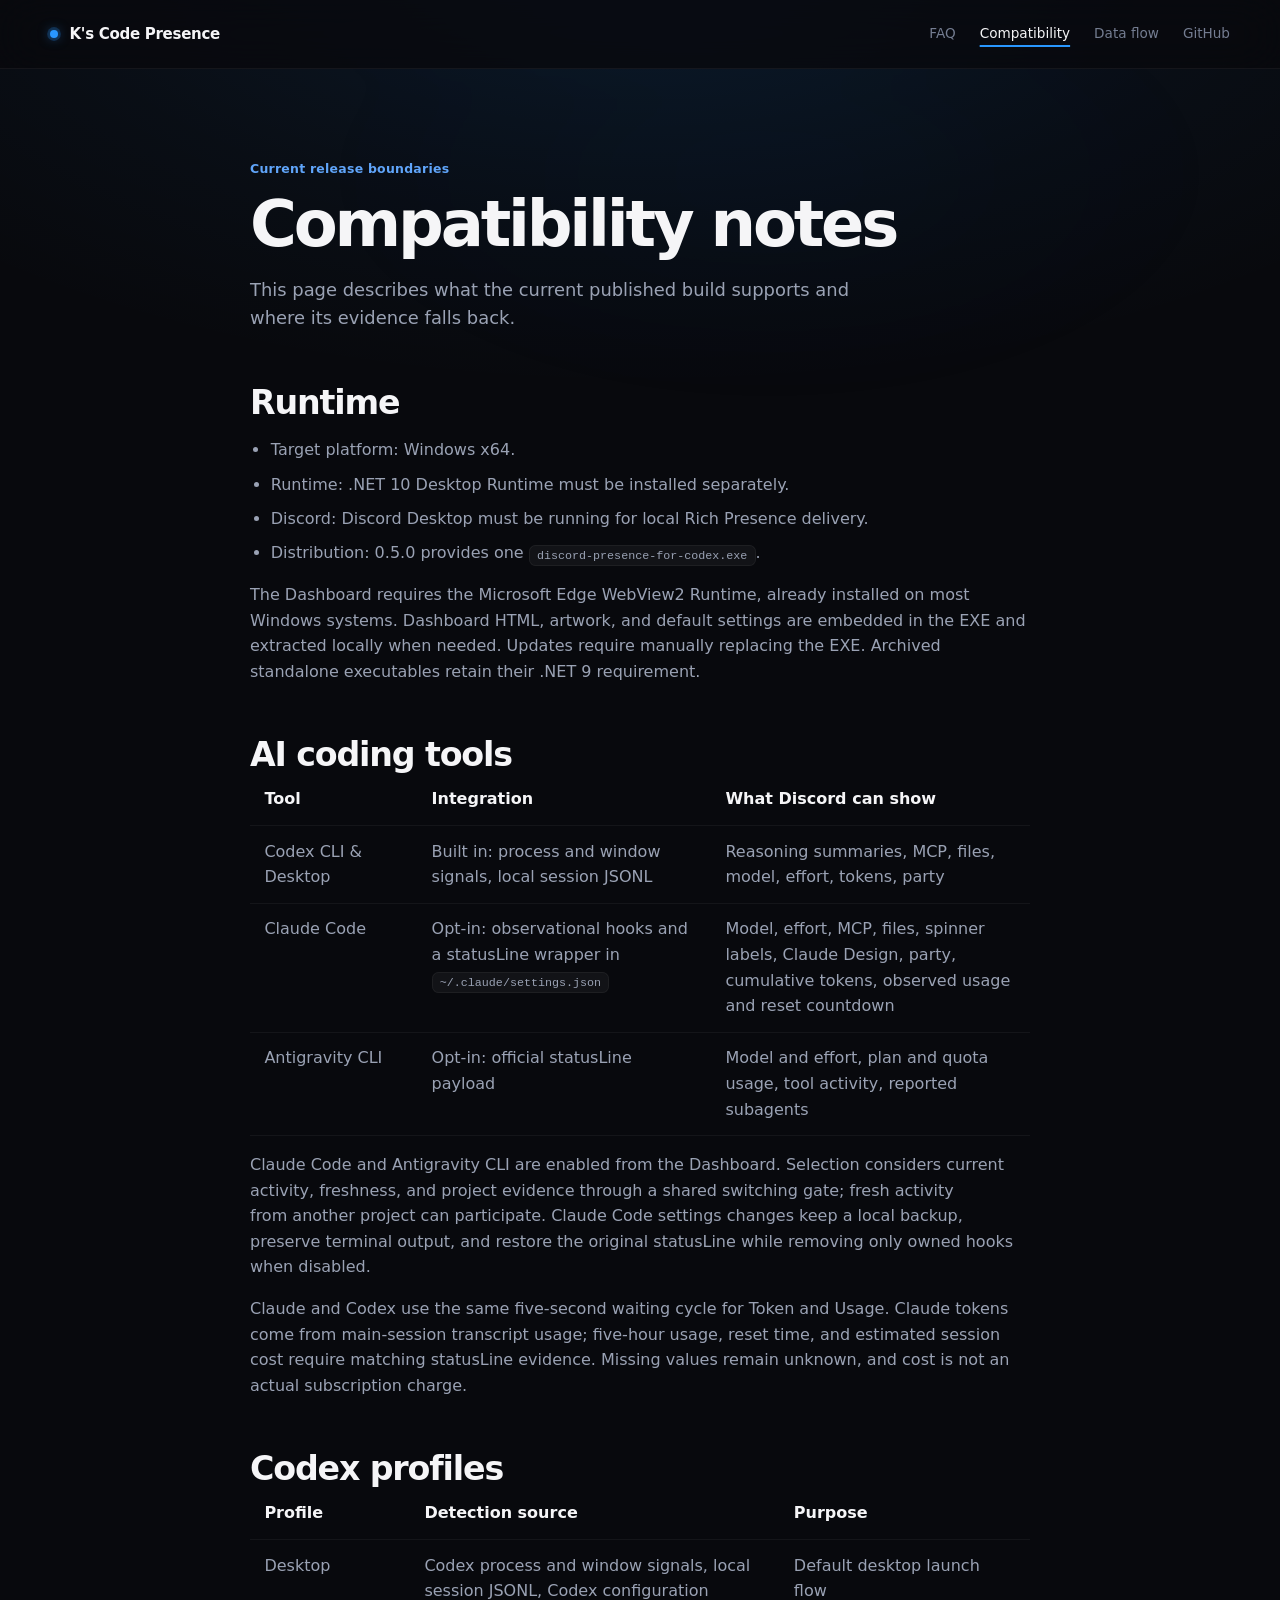
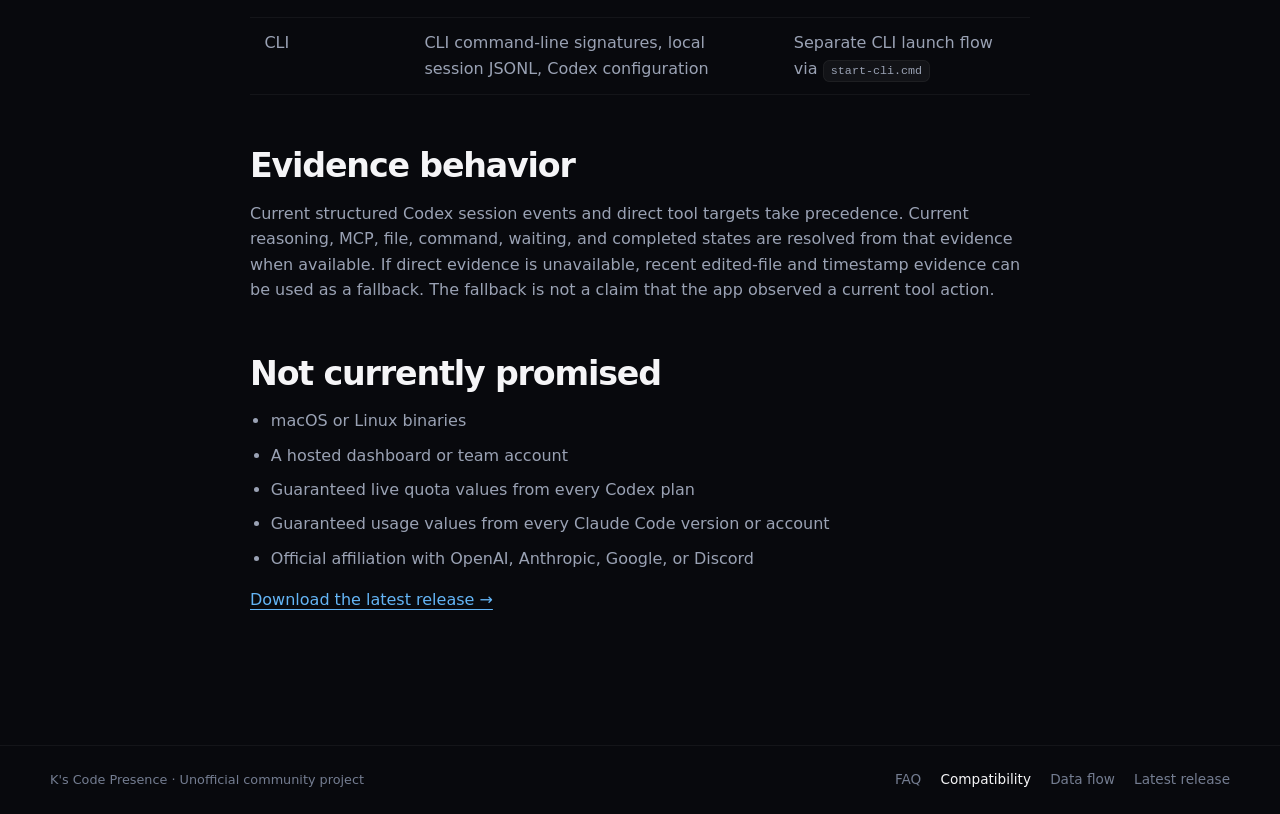
==== commit 5e978697: "Restore small standalone executable distribution" ====
--- a/docs/compatibility.html
+++ b/docs/compatibility.html
@@ -30,12 +30,12 @@
     <h2>Runtime</h2>
     <ul>
       <li>Target platform: Windows x64.</li>
-      <li>Runtime: .NET 10 Desktop Runtime included; no separate .NET installation required.</li>
+      <li>Runtime: .NET 10 Desktop Runtime must be installed separately.</li>
       <li>Discord: Discord Desktop must be running for local Rich Presence delivery.</li>
-      <li>Distribution: 0.5.0 provides <code>K.CodePresence-win-Setup.exe</code> and <code>K.CodePresence-win-Portable.zip</code>.</li>
+      <li>Distribution: 0.5.0 provides one <code>discord-presence-for-codex.exe</code>.</li>
     </ul>
 
-    <p>The Dashboard requires the Microsoft Edge WebView2 Runtime, already installed on most Windows systems. Extract the entire portable ZIP before launching its root executable. Both distributions support automatic updates. Archived standalone executables retain their .NET 9 requirement.</p>
+    <p>The Dashboard requires the Microsoft Edge WebView2 Runtime, already installed on most Windows systems. Dashboard HTML, artwork, and default settings are embedded in the EXE and extracted locally when needed. Updates require manually replacing the EXE. Archived standalone executables retain their .NET 9 requirement.</p>
 
     <h2>AI coding tools</h2>
     <table>
